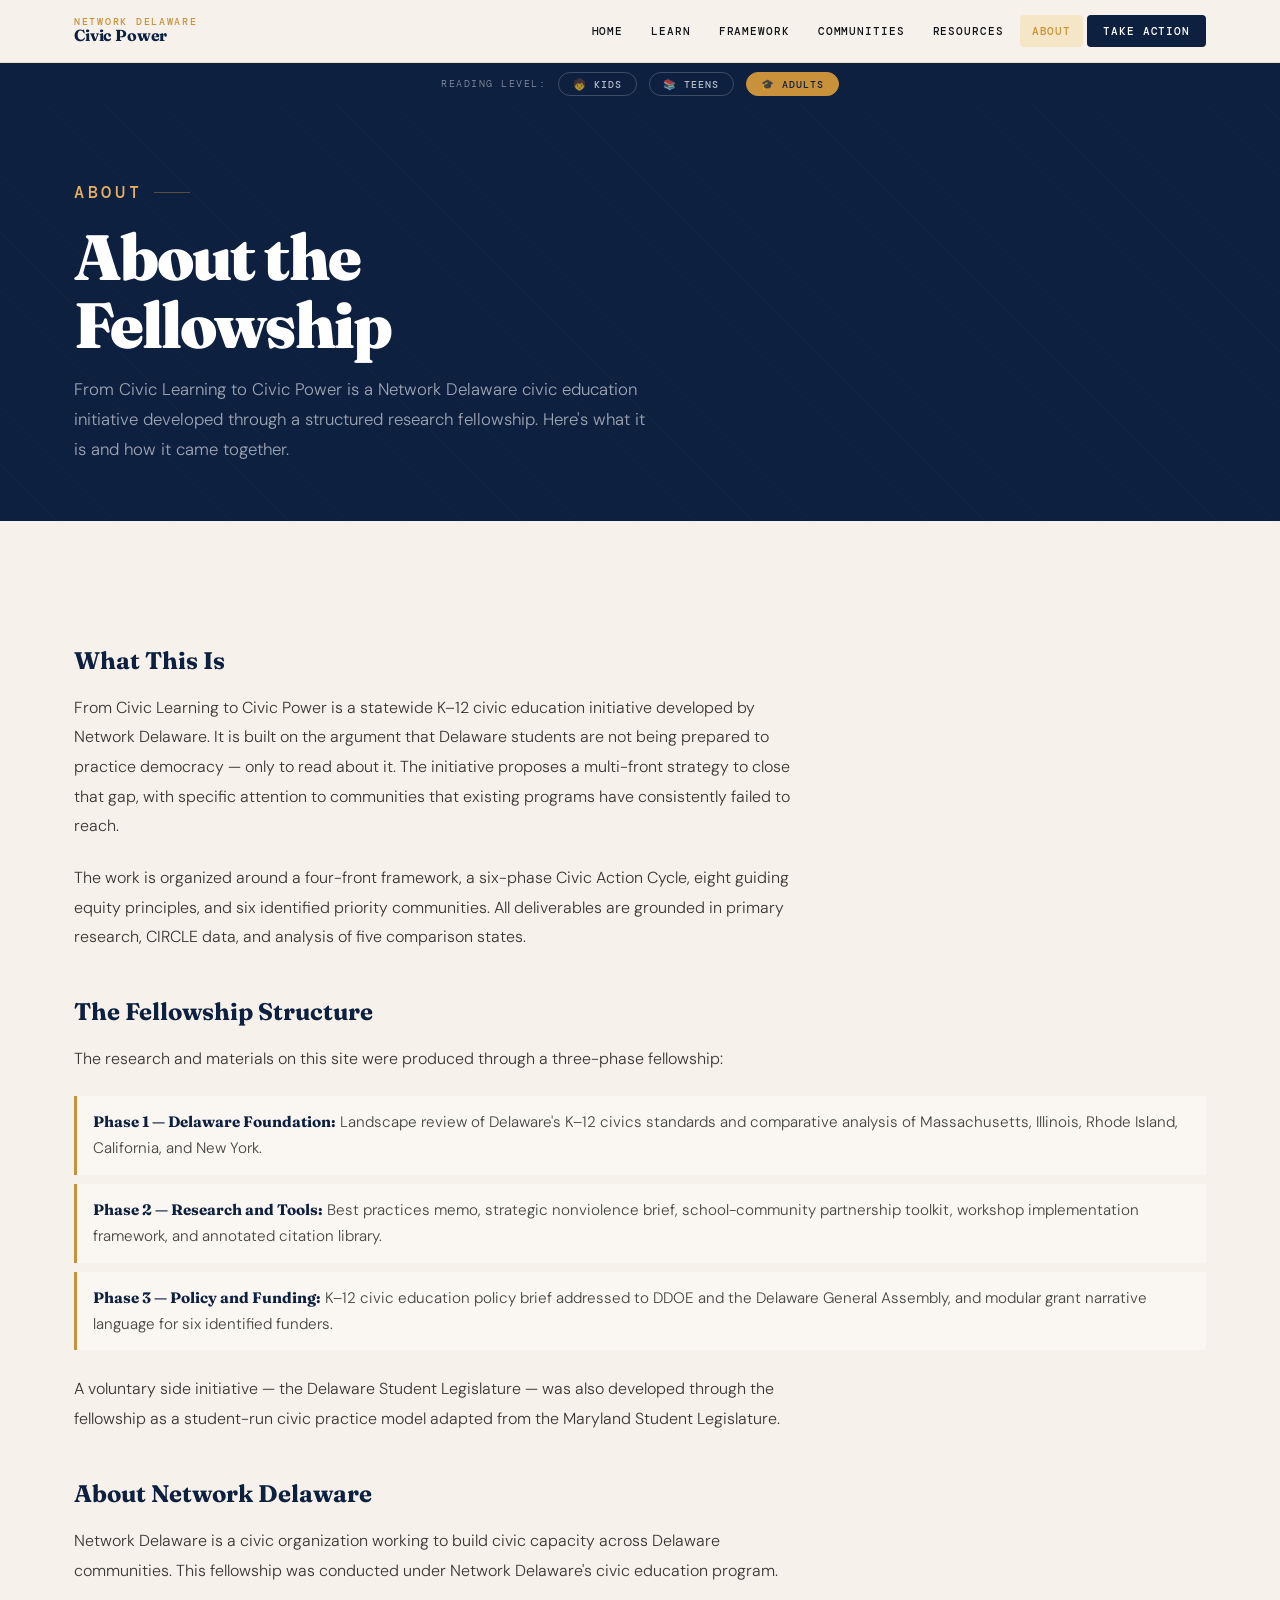
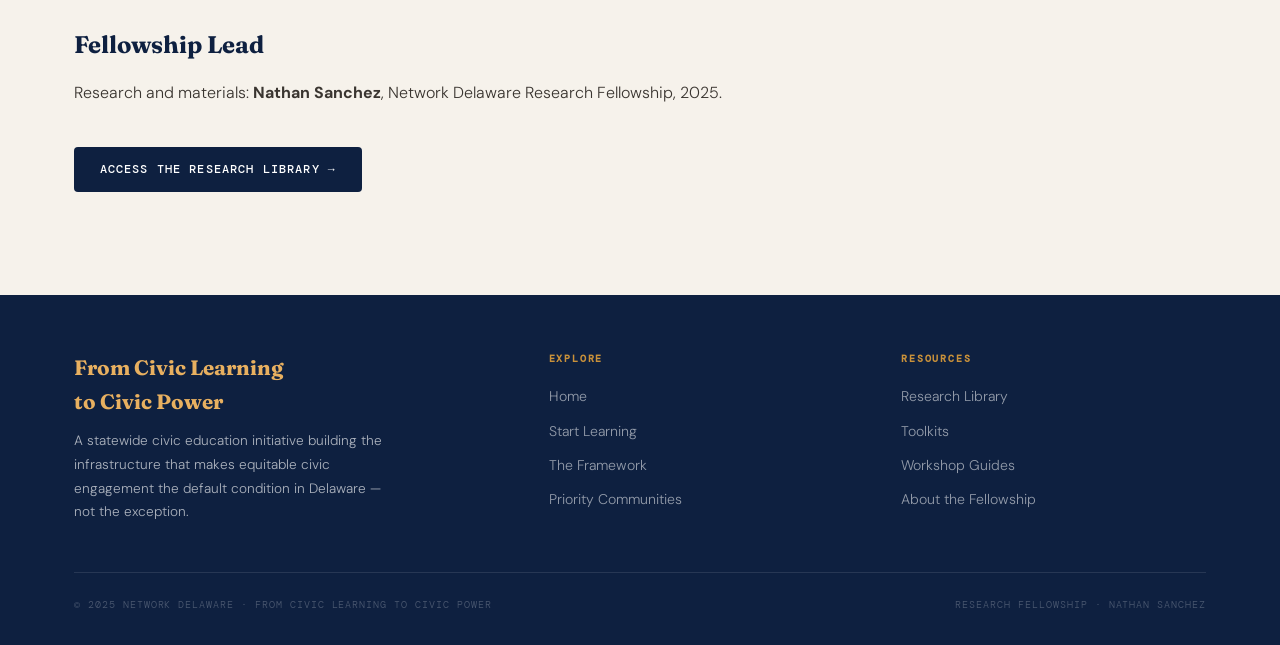
==== about.html @ 99f3aecc "Add About page for Civic Learning fellowship This file contains the HTML structure and content for t" ====
<!DOCTYPE html>
<html lang="en">
<head>
  <meta charset="UTF-8">
  <meta name="viewport" content="width=device-width, initial-scale=1.0">
  <meta name="description" content="About the From Civic Learning to Civic Power fellowship: what it is, who is behind it, and how it came together.">
  <title>About the Fellowship | From Civic Learning to Civic Power</title>
  <link rel="stylesheet" href="styles/main.css">
  <style>
    .page-hero { background: var(--blue); padding: 4.5rem 0 3.5rem; position: relative; overflow: hidden; }
    .page-hero::before { content: ''; position: absolute; inset: 0; background-image: repeating-linear-gradient(45deg, transparent, transparent 40px, rgba(201,145,58,0.04) 40px, rgba(201,145,58,0.04) 41px); }
    .page-hero-inner { position: relative; z-index: 2; }
    .page-hero h1 { font-family: var(--font-display); font-size: clamp(2.5rem, 5vw, 4rem); font-weight: 900; color: #fff; line-height: 1.05; letter-spacing: -0.03em; margin-bottom: 1rem; }
    .page-hero p { font-size: 1.05rem; color: rgba(255,255,255,0.6); max-width: 580px; line-height: 1.8; }
    .about-body p { font-size: 1rem; color: #3a3530; line-height: 1.85; margin-bottom: 1.4rem; max-width: 720px; }
    .about-body h2 { font-family: var(--font-display); font-size: 1.5rem; font-weight: 700; color: var(--blue); margin: 2.5rem 0 0.8rem; }
    .phase-list { list-style: none; padding: 0; margin: 1rem 0 1.5rem; }
    .phase-list li { padding: 0.8rem 1rem; border-left: 3px solid var(--gold); background: var(--cream); margin-bottom: 0.6rem; font-size: 0.95rem; color: #444; line-height: 1.7; }
    .phase-list li strong { font-family: var(--font-display); color: var(--blue); }
  </style>
</head>
<body>

<div id="nav-placeholder"></div>

<main id="main">

  <header class="page-hero">
    <div class="container page-hero-inner">
      <p class="section-label" style="color:var(--gold-lt)">About</p>
      <h1>About the<br>Fellowship</h1>
      <p>From Civic Learning to Civic Power is a Network Delaware civic education initiative developed through a structured research fellowship. Here's what it is and how it came together.</p>
    </div>
  </header>

  <section class="section-pad" aria-label="About">
    <div class="container about-body">

      <h2>What This Is</h2>
      <p>From Civic Learning to Civic Power is a statewide K&ndash;12 civic education initiative developed by Network Delaware. It is built on the argument that Delaware students are not being prepared to practice democracy &mdash; only to read about it. The initiative proposes a multi-front strategy to close that gap, with specific attention to communities that existing programs have consistently failed to reach.</p>
      <p>The work is organized around a four-front framework, a six-phase Civic Action Cycle, eight guiding equity principles, and six identified priority communities. All deliverables are grounded in primary research, CIRCLE data, and analysis of five comparison states.</p>

      <h2>The Fellowship Structure</h2>
      <p>The research and materials on this site were produced through a three-phase fellowship:</p>
      <ul class="phase-list">
        <li><strong>Phase 1 &mdash; Delaware Foundation:</strong> Landscape review of Delaware's K&ndash;12 civics standards and comparative analysis of Massachusetts, Illinois, Rhode Island, California, and New York.</li>
        <li><strong>Phase 2 &mdash; Research and Tools:</strong> Best practices memo, strategic nonviolence brief, school-community partnership toolkit, workshop implementation framework, and annotated citation library.</li>
        <li><strong>Phase 3 &mdash; Policy and Funding:</strong> K&ndash;12 civic education policy brief addressed to DDOE and the Delaware General Assembly, and modular grant narrative language for six identified funders.</li>
      </ul>
      <p>A voluntary side initiative &mdash; the Delaware Student Legislature &mdash; was also developed through the fellowship as a student-run civic practice model adapted from the Maryland Student Legislature.</p>

      <h2>About Network Delaware</h2>
      <p>Network Delaware is a civic organization working to build civic capacity across Delaware communities. This fellowship was conducted under Network Delaware's civic education program.</p>

      <h2>Fellowship Lead</h2>
      <p>Research and materials: <strong>Nathan Sanchez</strong>, Network Delaware Research Fellowship, 2025.</p>

      <p style="margin-top:2.5rem"><a href="resources.html" class="btn btn-primary">Access the Research Library &rarr;</a></p>

    </div>
  </section>

</main>

<div id="footer-placeholder"></div>
<script src="scripts/main.js"></script>

</body>
</html>
---- styles/main.css ----
/* ============================================================
   FROM CIVIC LEARNING TO CIVIC POWER — Network Delaware
   Universal Stylesheet
   ============================================================ */

@import url('https://fonts.googleapis.com/css2?family=Fraunces:ital,opsz,wght@0,9..144,300;0,9..144,700;0,9..144,900;1,9..144,700&family=DM+Sans:ital,wght@0,300;0,400;0,500;1,300&family=DM+Mono:wght@400;500&display=swap');

/* ── TOKENS ─────────────────────────────────────────────── */
:root {
  --ink:        #111318;
  --paper:      #f6f2eb;
  --cream:      #faf7f2;
  --gold:       #c9913a;
  --gold-lt:    #e8b060;
  --gold-pale:  #f5e6c8;
  --blue:       #0e2040;
  --blue-mid:   #1c3d72;
  --blue-lt:    #2a5ba8;
  --teal:       #1a6b6b;
  --teal-lt:    #e0f2f2;
  --red:        #b83228;
  --border:     rgba(201,145,58,0.22);
  --border-dk:  rgba(201,145,58,0.45);
  --shadow:     0 4px 24px rgba(14,32,64,0.10);
  --shadow-lg:  0 12px 40px rgba(14,32,64,0.16);
  --radius:     4px;
  --font-display: 'Fraunces', Georgia, serif;
  --font-body:    'DM Sans', system-ui, sans-serif;
  --font-mono:    'DM Mono', 'Courier New', monospace;
  --ease-out: cubic-bezier(0.22, 1, 0.36, 1);
}

/* ── RESET ──────────────────────────────────────────────── */
*, *::before, *::after { box-sizing: border-box; margin: 0; padding: 0; }
html { scroll-behavior: smooth; font-size: 16px; }
body {
  font-family: var(--font-body);
  background: var(--paper);
  color: var(--ink);
  line-height: 1.65;
  font-weight: 300;
  -webkit-font-smoothing: antialiased;
}
img, video { max-width: 100%; display: block; }
a { color: inherit; }
button { font-family: inherit; cursor: pointer; border: none; background: none; }

/* ── SKIP LINK (accessibility) ──────────────────────────── */
.skip-link {
  position: absolute;
  top: -100%;
  left: 1rem;
  background: var(--blue);
  color: #fff;
  padding: 0.5rem 1rem;
  font-size: 0.85rem;
  z-index: 9999;
  transition: top 0.2s;
}
.skip-link:focus { top: 1rem; }

/* ── UNIVERSAL NAV ──────────────────────────────────────── */
#site-nav {
  position: sticky;
  top: 0;
  z-index: 800;
  background: rgba(246,242,235,0.96);
  backdrop-filter: blur(14px);
  border-bottom: 1px solid var(--border);
}

.nav-inner {
  max-width: 1180px;
  margin: 0 auto;
  padding: 0 1.5rem;
  display: flex;
  align-items: center;
  justify-content: space-between;
  height: 62px;
}

.nav-brand {
  display: flex;
  flex-direction: column;
  text-decoration: none;
  line-height: 1.1;
}

.nav-brand-top {
  font-family: var(--font-mono);
  font-size: 0.6rem;
  font-weight: 500;
  letter-spacing: 0.18em;
  text-transform: uppercase;
  color: var(--gold);
}

.nav-brand-main {
  font-family: var(--font-display);
  font-size: 1rem;
  font-weight: 700;
  color: var(--blue);
  letter-spacing: -0.01em;
}

.nav-links {
  display: flex;
  align-items: center;
  gap: 0.25rem;
  list-style: none;
}

.nav-links a {
  display: block;
  padding: 0.4rem 0.75rem;
  font-family: var(--font-mono);
  font-size: 0.7rem;
  font-weight: 500;
  letter-spacing: 0.08em;
  text-transform: uppercase;
  color: var(--ink);
  text-decoration: none;
  border-radius: var(--radius);
  transition: background 0.18s, color 0.18s;
}

.nav-links a:hover,
.nav-links a[aria-current="page"] {
  background: var(--gold-pale);
  color: var(--blue);
}

.nav-links a[aria-current="page"] {
  font-weight: 500;
  color: var(--gold);
}

.nav-cta {
  padding: 0.4rem 1rem !important;
  background: var(--blue) !important;
  color: #fff !important;
  border-radius: var(--radius) !important;
}

.nav-cta:hover {
  background: var(--blue-mid) !important;
  color: #fff !important;
}

/* hamburger */
.nav-toggle {
  display: none;
  flex-direction: column;
  gap: 5px;
  padding: 6px;
  cursor: pointer;
  background: none;
  border: none;
  border-radius: var(--radius);
}
.nav-toggle span {
  width: 22px; height: 2px;
  background: var(--ink);
  border-radius: 2px;
  transition: all 0.3s;
  display: block;
}
.nav-toggle[aria-expanded="true"] span:nth-child(1) { transform: rotate(45deg) translate(5px, 5px); }
.nav-toggle[aria-expanded="true"] span:nth-child(2) { opacity: 0; }
.nav-toggle[aria-expanded="true"] span:nth-child(3) { transform: rotate(-45deg) translate(5px, -5px); }

/* ── AGE SELECTOR ───────────────────────────────────────── */
.age-bar {
  background: var(--blue);
  padding: 0.55rem 1.5rem;
  display: flex;
  align-items: center;
  justify-content: center;
  gap: 0.75rem;
  flex-wrap: wrap;
}

.age-bar-label {
  font-family: var(--font-mono);
  font-size: 0.62rem;
  letter-spacing: 0.15em;
  text-transform: uppercase;
  color: rgba(255,255,255,0.5);
}

.age-btn {
  padding: 0.3rem 0.85rem;
  font-family: var(--font-mono);
  font-size: 0.65rem;
  font-weight: 500;
  letter-spacing: 0.1em;
  text-transform: uppercase;
  border: 1px solid rgba(255,255,255,0.2);
  color: rgba(255,255,255,0.7);
  border-radius: 100px;
  cursor: pointer;
  transition: all 0.2s;
  background: transparent;
}

.age-btn:hover {
  border-color: var(--gold);
  color: var(--gold);
}

.age-btn.active {
  background: var(--gold);
  border-color: var(--gold);
  color: var(--blue);
}

/* Age mode classes toggled on <body> */
body.mode-kids .adult-only { display: none !important; }
body.mode-kids .kids-boost { font-size: 1.1em; line-height: 1.9; }
body.mode-adult .kids-only { display: none !important; }

/* ── LAYOUT UTILITIES ───────────────────────────────────── */
.container {
  max-width: 1180px;
  margin: 0 auto;
  padding: 0 1.5rem;
}

.section-pad { padding: 5rem 0; }
.section-pad-sm { padding: 3.5rem 0; }

.section-label {
  font-family: var(--font-mono);
  font-size: 0.65rem;
  font-weight: 500;
  letter-spacing: 0.22em;
  text-transform: uppercase;
  color: var(--gold);
  display: flex;
  align-items: center;
  gap: 0.75rem;
  margin-bottom: 1rem;
}

.section-label::after {
  content: '';
  width: 36px;
  height: 1px;
  background: var(--gold);
  opacity: 0.4;
}

.section-title {
  font-family: var(--font-display);
  font-size: clamp(2rem, 4vw, 3.2rem);
  font-weight: 700;
  line-height: 1.1;
  color: var(--blue);
  margin-bottom: 1.2rem;
  letter-spacing: -0.02em;
}

.section-title em {
  font-style: italic;
  color: var(--gold);
}

.section-body {
  font-size: 1.05rem;
  color: #4a4540;
  max-width: 640px;
  line-height: 1.8;
}

.divider {
  height: 1px;
  background: var(--border);
  margin: 0;
}

/* ── CARDS ───────────────────────────────────────────────── */
.card {
  background: var(--cream);
  border: 1px solid var(--border);
  border-radius: var(--radius);
  padding: 2rem;
  transition: transform 0.25s var(--ease-out), box-shadow 0.25s;
}

.card:hover {
  transform: translateY(-3px);
  box-shadow: var(--shadow);
}

.card-icon {
  font-size: 1.8rem;
  margin-bottom: 1rem;
  display: block;
  line-height: 1;
}

.card h3 {
  font-family: var(--font-display);
  font-size: 1.2rem;
  font-weight: 700;
  color: var(--blue);
  margin-bottom: 0.6rem;
  line-height: 1.3;
}

.card p {
  font-size: 0.92rem;
  color: #555;
  line-height: 1.7;
}

/* ── BADGES ─────────────────────────────────────────────── */
.badge {
  display: inline-block;
  padding: 0.2rem 0.6rem;
  font-family: var(--font-mono);
  font-size: 0.6rem;
  font-weight: 500;
  letter-spacing: 0.12em;
  text-transform: uppercase;
  border-radius: 100px;
  background: var(--gold-pale);
  color: var(--gold);
  border: 1px solid var(--border);
}

.badge-blue {
  background: rgba(14,32,64,0.07);
  color: var(--blue-mid);
  border-color: rgba(14,32,64,0.15);
}

.badge-teal {
  background: var(--teal-lt);
  color: var(--teal);
  border-color: rgba(26,107,107,0.2);
}

/* ── BUTTONS ─────────────────────────────────────────────── */
.btn {
  display: inline-flex;
  align-items: center;
  gap: 0.5rem;
  padding: 0.75rem 1.6rem;
  font-family: var(--font-mono);
  font-size: 0.72rem;
  font-weight: 500;
  letter-spacing: 0.1em;
  text-transform: uppercase;
  text-decoration: none;
  border-radius: var(--radius);
  transition: all 0.2s;
  cursor: pointer;
  border: none;
}

.btn-primary {
  background: var(--blue);
  color: #fff;
}
.btn-primary:hover { background: var(--blue-mid); }

.btn-gold {
  background: var(--gold);
  color: var(--blue);
}
.btn-gold:hover { background: var(--gold-lt); }

.btn-outline {
  background: transparent;
  color: var(--blue);
  border: 1px solid var(--border-dk);
}
.btn-outline:hover {
  background: var(--gold-pale);
  border-color: var(--gold);
}

.btn-ghost {
  background: transparent;
  color: rgba(255,255,255,0.8);
  border: 1px solid rgba(255,255,255,0.25);
}
.btn-ghost:hover { border-color: var(--gold); color: var(--gold); }

/* ── KIDS CALLOUT BOX ────────────────────────────────────── */
.callout-kids {
  background: var(--teal-lt);
  border: 2px solid rgba(26,107,107,0.25);
  border-radius: 8px;
  padding: 1.5rem 2rem;
  display: flex;
  gap: 1rem;
  align-items: flex-start;
}

.callout-kids .callout-icon { font-size: 1.8rem; flex-shrink: 0; }

.callout-kids h4 {
  font-family: var(--font-display);
  font-size: 1rem;
  font-weight: 700;
  color: var(--teal);
  margin-bottom: 0.4rem;
}

.callout-kids p {
  font-size: 0.9rem;
  color: #2a5050;
  line-height: 1.7;
}

/* ── RESOURCE CARD ───────────────────────────────────────── */
.resource-card {
  background: var(--cream);
  border: 1px solid var(--border);
  border-radius: var(--radius);
  padding: 1.5rem;
  display: flex;
  flex-direction: column;
  gap: 0.75rem;
  transition: box-shadow 0.2s, transform 0.2s;
}

.resource-card:hover {
  transform: translateY(-2px);
  box-shadow: var(--shadow);
}

.resource-card-header {
  display: flex;
  align-items: flex-start;
  justify-content: space-between;
  gap: 1rem;
}

.resource-card h4 {
  font-family: var(--font-display);
  font-size: 1rem;
  font-weight: 700;
  color: var(--blue);
  line-height: 1.3;
}

.resource-card p {
  font-size: 0.85rem;
  color: #666;
  line-height: 1.65;
}

.resource-card-meta {
  display: flex;
  align-items: center;
  justify-content: space-between;
  padding-top: 0.75rem;
  border-top: 1px solid var(--border);
  margin-top: auto;
}

.resource-icon {
  font-size: 1.4rem;
  line-height: 1;
  flex-shrink: 0;
  margin-top: 2px;
}

/* ── SCROLL REVEAL ───────────────────────────────────────── */
.reveal {
  opacity: 0;
  transform: translateY(20px);
  transition: opacity 0.6s var(--ease-out), transform 0.6s var(--ease-out);
}

.reveal.visible { opacity: 1; transform: none; }

.reveal-delay-1 { transition-delay: 0.1s; }
.reveal-delay-2 { transition-delay: 0.2s; }
.reveal-delay-3 { transition-delay: 0.3s; }
.reveal-delay-4 { transition-delay: 0.4s; }

/* ── FOOTER ──────────────────────────────────────────────── */
#site-footer {
  background: var(--blue);
  color: rgba(255,255,255,0.65);
  padding: 3.5rem 0 2rem;
}

.footer-grid {
  display: grid;
  grid-template-columns: 1.4fr 1fr 1fr;
  gap: 3rem;
  margin-bottom: 3rem;
}

.footer-brand h3 {
  font-family: var(--font-display);
  font-size: 1.3rem;
  font-weight: 700;
  color: var(--gold-lt);
  margin-bottom: 0.6rem;
}

.footer-brand p {
  font-size: 0.85rem;
  line-height: 1.75;
  max-width: 320px;
}

.footer-col h4 {
  font-family: var(--font-mono);
  font-size: 0.62rem;
  letter-spacing: 0.18em;
  text-transform: uppercase;
  color: var(--gold);
  margin-bottom: 1rem;
}

.footer-col ul {
  list-style: none;
  display: flex;
  flex-direction: column;
  gap: 0.5rem;
}

.footer-col a {
  font-size: 0.88rem;
  color: rgba(255,255,255,0.55);
  text-decoration: none;
  transition: color 0.2s;
}

.footer-col a:hover { color: var(--gold-lt); }

.footer-bottom {
  border-top: 1px solid rgba(255,255,255,0.1);
  padding-top: 1.5rem;
  display: flex;
  justify-content: space-between;
  align-items: center;
  font-family: var(--font-mono);
  font-size: 0.6rem;
  letter-spacing: 0.1em;
  text-transform: uppercase;
  color: rgba(255,255,255,0.25);
  flex-wrap: wrap;
  gap: 0.5rem;
}

/* ── RESPONSIVE ──────────────────────────────────────────── */
@media (max-width: 860px) {
  .nav-links { display: none; flex-direction: column; }
  .nav-links.open {
    display: flex;
    position: absolute;
    top: 62px; left: 0; right: 0;
    background: var(--paper);
    border-bottom: 1px solid var(--border);
    padding: 1rem 1.5rem;
    gap: 0.5rem;
    box-shadow: var(--shadow);
  }
  .nav-toggle { display: flex; }
  .footer-grid { grid-template-columns: 1fr; gap: 2rem; }
}

@media (max-width: 600px) {
  .section-pad { padding: 3.5rem 0; }
  .container { padding: 0 1.2rem; }
}
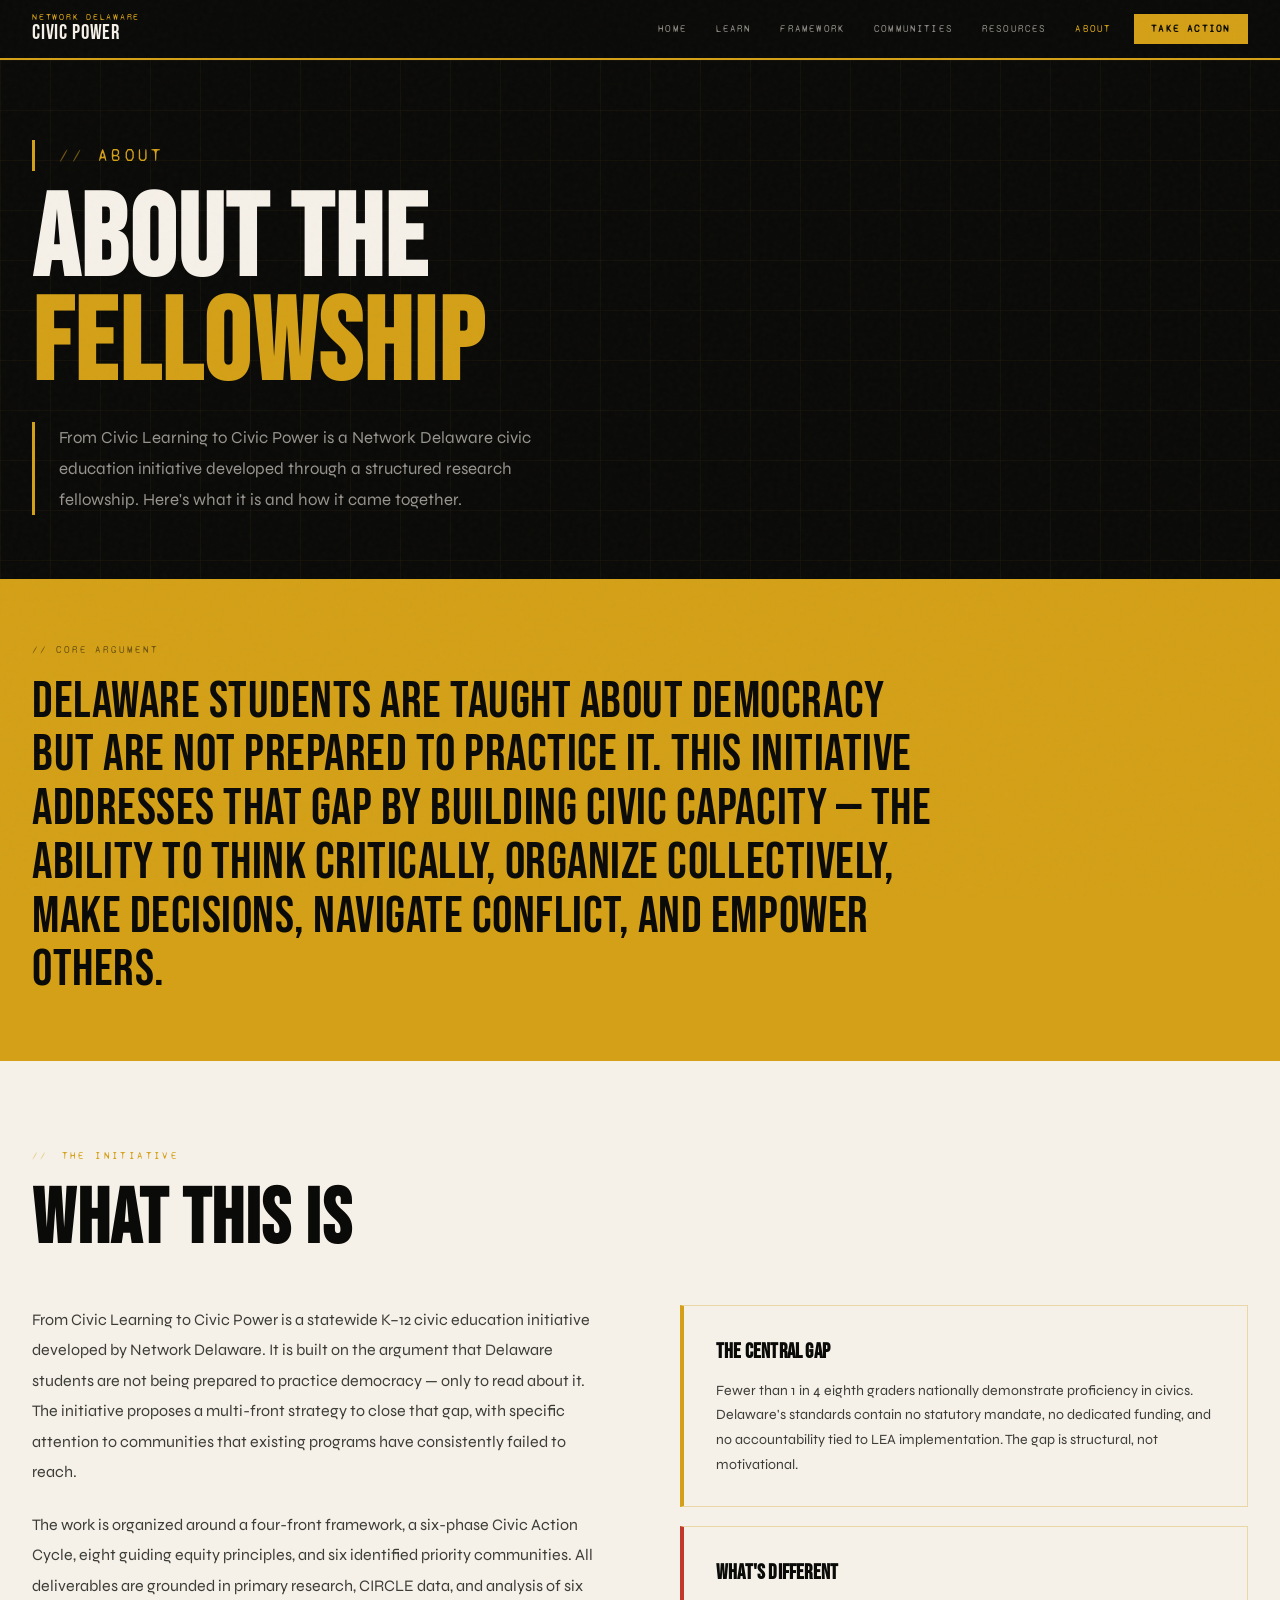
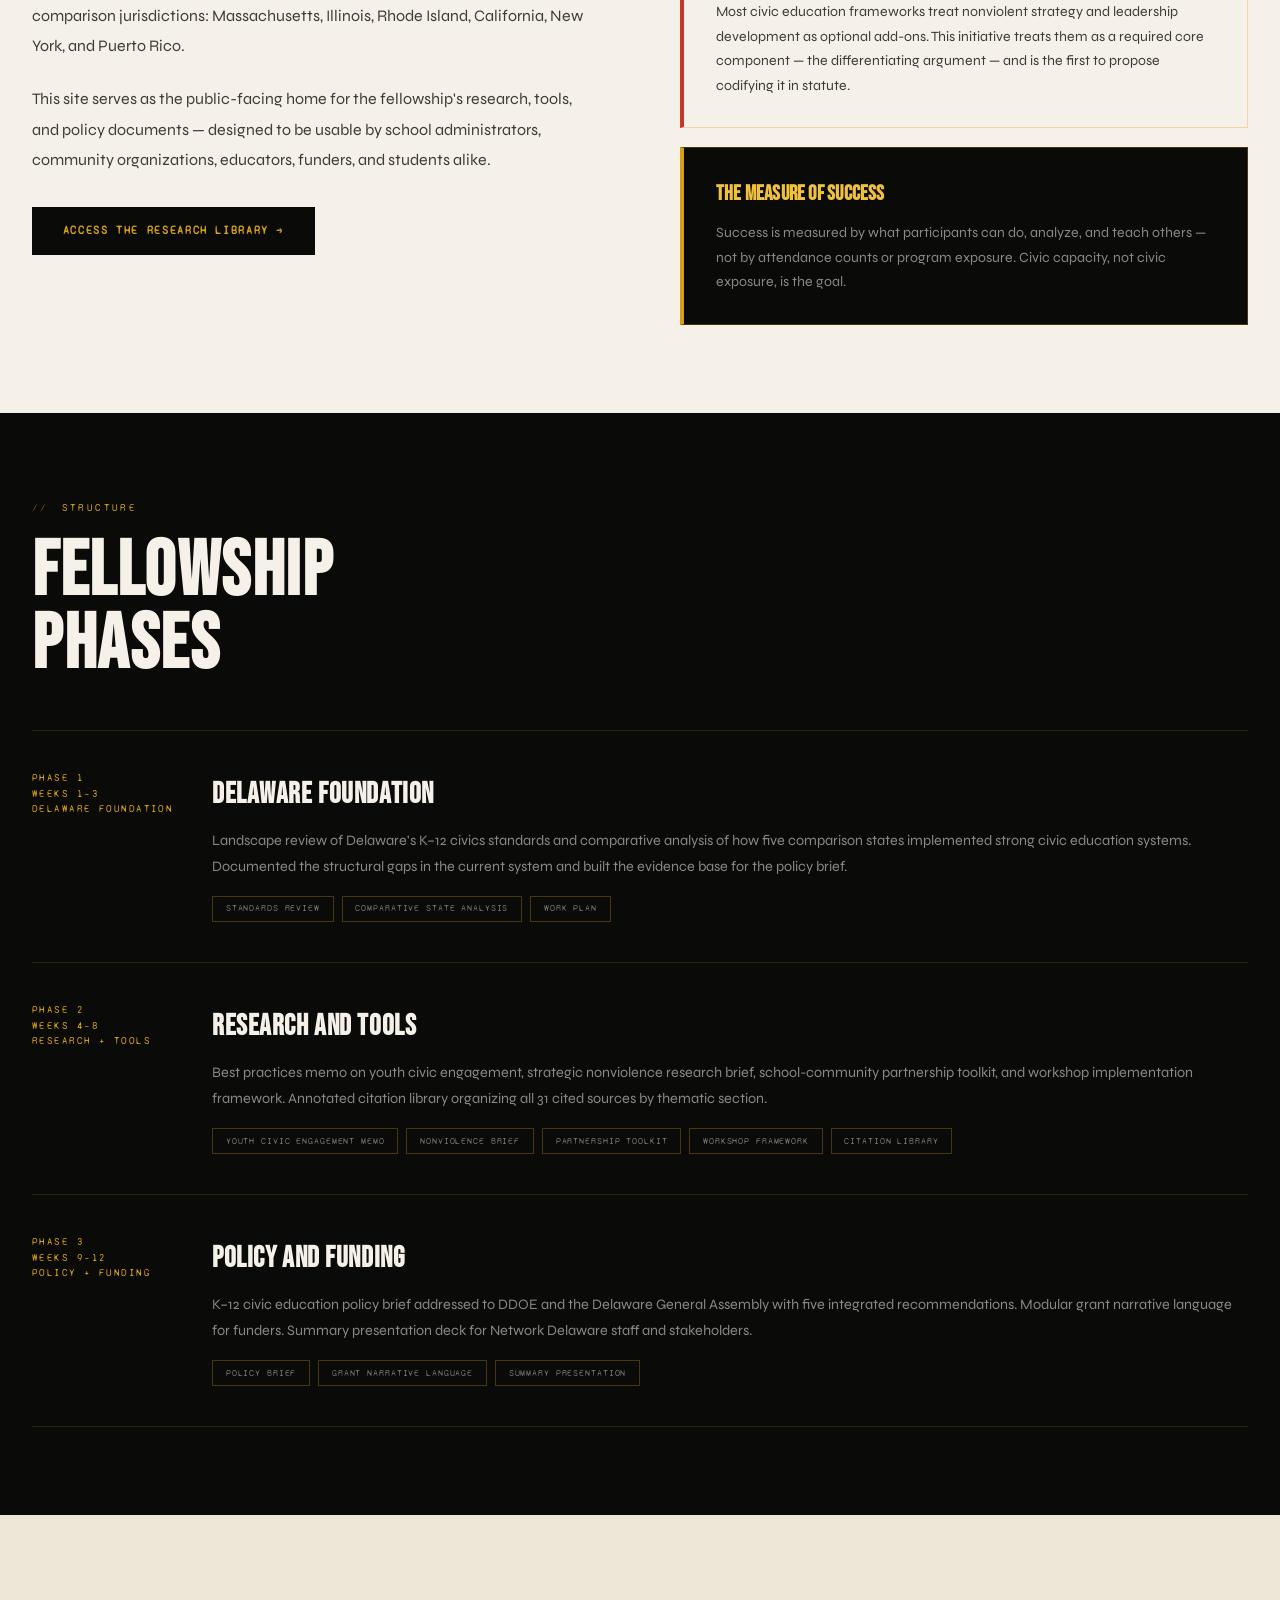
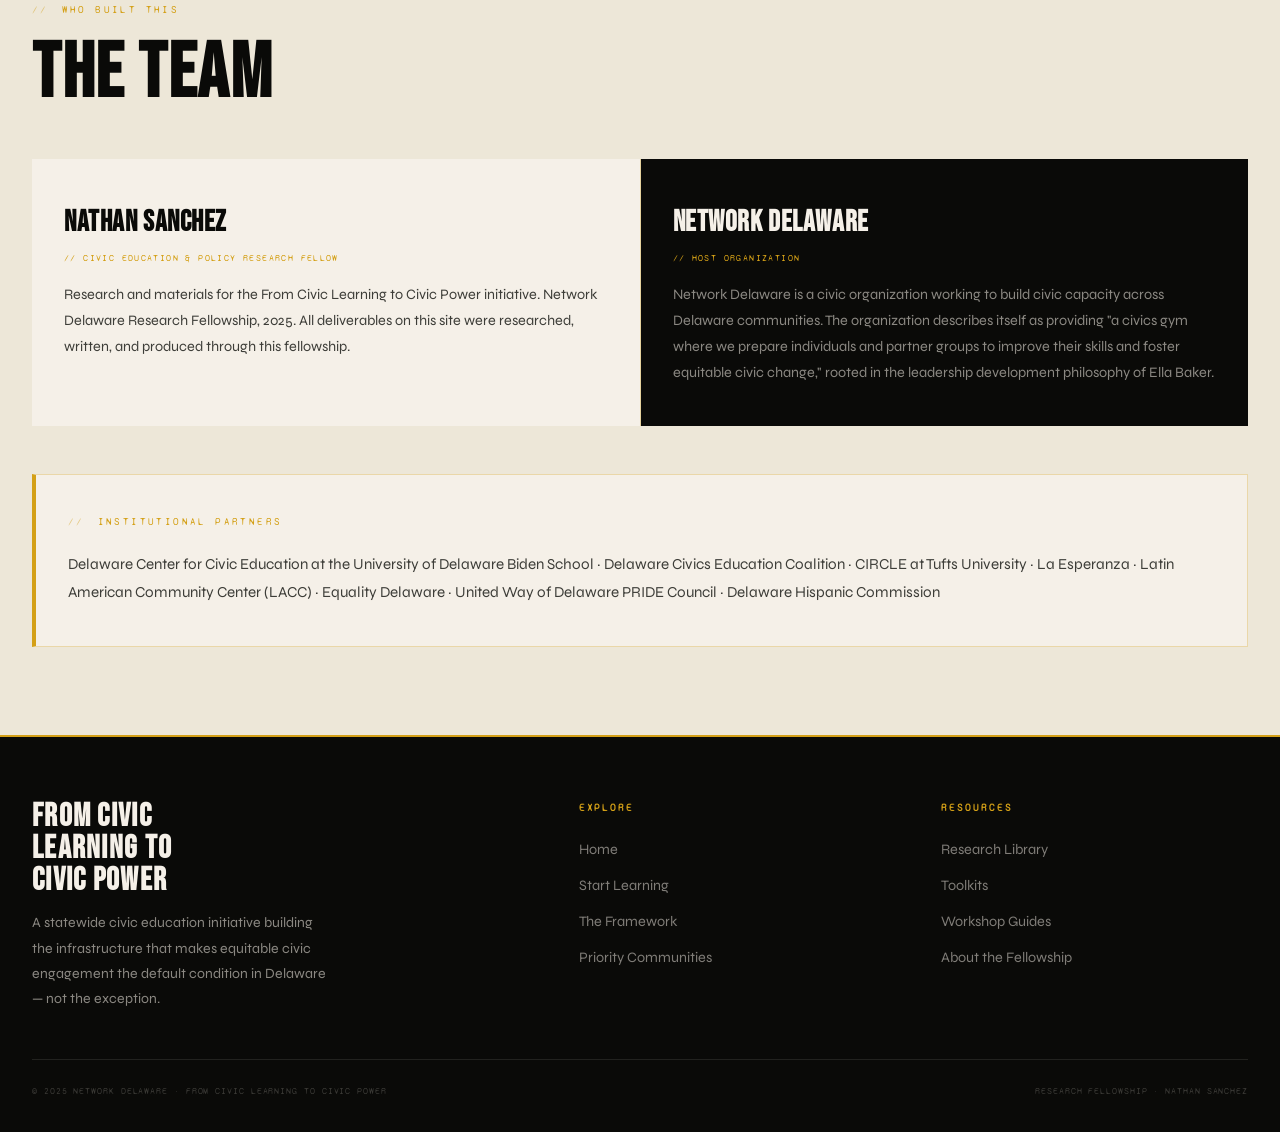
==== commit 64c2fe63: "Update" ====
--- a/about.html
+++ b/about.html
@@ -3,67 +3,249 @@
 <head>
   <meta charset="UTF-8">
   <meta name="viewport" content="width=device-width, initial-scale=1.0">
-  <meta name="description" content="About the From Civic Learning to Civic Power fellowship: what it is, who is behind it, and how it came together.">
-  <title>About the Fellowship | From Civic Learning to Civic Power</title>
+  <meta name="description" content="About the From Civic Learning to Civic Power fellowship — what it is, who built it, and how the research was conducted.">
+  <title>About | From Civic Learning to Civic Power</title>
   <link rel="stylesheet" href="styles/main.css">
   <style>
-    .page-hero { background: var(--blue); padding: 4.5rem 0 3.5rem; position: relative; overflow: hidden; }
-    .page-hero::before { content: ''; position: absolute; inset: 0; background-image: repeating-linear-gradient(45deg, transparent, transparent 40px, rgba(201,145,58,0.04) 40px, rgba(201,145,58,0.04) 41px); }
-    .page-hero-inner { position: relative; z-index: 2; }
-    .page-hero h1 { font-family: var(--font-display); font-size: clamp(2.5rem, 5vw, 4rem); font-weight: 900; color: #fff; line-height: 1.05; letter-spacing: -0.03em; margin-bottom: 1rem; }
-    .page-hero p { font-size: 1.05rem; color: rgba(255,255,255,0.6); max-width: 580px; line-height: 1.8; }
-    .about-body p { font-size: 1rem; color: #3a3530; line-height: 1.85; margin-bottom: 1.4rem; max-width: 720px; }
-    .about-body h2 { font-family: var(--font-display); font-size: 1.5rem; font-weight: 700; color: var(--blue); margin: 2.5rem 0 0.8rem; }
-    .phase-list { list-style: none; padding: 0; margin: 1rem 0 1.5rem; }
-    .phase-list li { padding: 0.8rem 1rem; border-left: 3px solid var(--gold); background: var(--cream); margin-bottom: 0.6rem; font-size: 0.95rem; color: #444; line-height: 1.7; }
-    .phase-list li strong { font-family: var(--font-display); color: var(--blue); }
+    .page-hero {
+      background: var(--black); padding: 5rem 0 4rem;
+      position: relative; overflow: hidden;
+    }
+    .hero-grid {
+      position: absolute; inset: 0; pointer-events: none;
+      background-image:
+        linear-gradient(rgba(212,160,23,0.05) 1px, transparent 1px),
+        linear-gradient(90deg, rgba(212,160,23,0.05) 1px, transparent 1px);
+      background-size: 50px 50px;
+    }
+    .hero-inner { position: relative; z-index: 2; }
+    .page-hero h1 {
+      font-family: var(--font-display);
+      font-size: clamp(4rem, 9vw, 7.5rem);
+      color: var(--white); line-height: 0.9;
+      letter-spacing: 0.02em; margin-bottom: 1.5rem;
+    }
+    .page-hero h1 em { color: var(--gold); font-style: normal; }
+    .page-hero p {
+      font-size: 1.05rem; color: rgba(245,240,232,0.6);
+      max-width: 560px; line-height: 1.85;
+      border-left: 3px solid var(--gold); padding-left: 1.5rem;
+    }
+
+    /* MISSION STATEMENT */
+    .mission-statement { background: var(--gold); padding: 4rem 0; }
+    .mission-statement-inner { max-width: 900px; }
+    .ms-label {
+      font-family: var(--font-mono); font-size: 0.6rem;
+      letter-spacing: 0.2em; text-transform: uppercase;
+      color: rgba(10,10,8,0.5); margin-bottom: 1rem; display: block;
+    }
+    .ms-text {
+      font-family: var(--font-display); font-size: clamp(2rem, 4vw, 3.5rem);
+      color: var(--black); line-height: 1.05; letter-spacing: 0.01em;
+    }
+
+    /* WHAT THIS IS */
+    .what-wrap { background: var(--paper); padding: 5.5rem 0; }
+    .what-inner { display: grid; grid-template-columns: 1fr 1fr; gap: 5rem; }
+    .what-text p { font-size: 1rem; color: var(--gray); line-height: 1.9; margin-bottom: 1.4rem; }
+    .what-text p:last-child { margin-bottom: 0; }
+    .what-sidebar { display: flex; flex-direction: column; gap: 1.2rem; }
+    .sidebar-block {
+      padding: 1.8rem 2rem; border: 1px solid var(--border); background: var(--white);
+      border-left: 4px solid var(--gold);
+    }
+    .sidebar-block h4 {
+      font-family: var(--font-display); font-size: 1.3rem;
+      color: var(--black); margin-bottom: 0.6rem; letter-spacing: 0.01em;
+    }
+    .sidebar-block p { font-size: 0.88rem; color: var(--gray); line-height: 1.75; }
+    .sidebar-block.red { border-left-color: var(--red); }
+    .sidebar-block.black { background: var(--black); border-left-color: var(--gold); }
+    .sidebar-block.black h4 { color: var(--gold-lt); }
+    .sidebar-block.black p { color: rgba(245,240,232,0.55); }
+
+    /* PHASES */
+    .phases-wrap { background: var(--black); padding: 5.5rem 0; }
+    .phases-timeline { margin-top: 3rem; }
+    .phase-item {
+      display: grid; grid-template-columns: 180px 1fr;
+      gap: 0; border-bottom: 1px solid rgba(212,160,23,0.15);
+      padding: 2.5rem 0;
+    }
+    .phase-item:first-child { border-top: 1px solid rgba(212,160,23,0.15); }
+    .phase-tag {
+      font-family: var(--font-mono); font-size: 0.6rem;
+      letter-spacing: 0.15em; text-transform: uppercase;
+      color: var(--gold); padding-right: 2rem;
+    }
+    .phase-content h3 {
+      font-family: var(--font-display); font-size: 1.8rem;
+      color: var(--white); margin-bottom: 0.6rem; letter-spacing: 0.02em;
+    }
+    .phase-content p { font-size: 0.9rem; color: rgba(245,240,232,0.55); line-height: 1.8; margin-bottom: 1rem; }
+    .phase-deliverables {
+      display: flex; flex-wrap: wrap; gap: 0.5rem;
+    }
+    .phase-d-tag {
+      font-family: var(--font-mono); font-size: 0.55rem;
+      letter-spacing: 0.1em; text-transform: uppercase;
+      padding: 0.3rem 0.8rem; border: 1px solid var(--border);
+      color: rgba(245,240,232,0.45);
+    }
+
+    /* PEOPLE */
+    .people-wrap { background: var(--paper-dk); padding: 5.5rem 0; }
+    .people-grid { display: grid; grid-template-columns: 1fr 1fr; gap: 1px; background: var(--border); margin-top: 3rem; }
+    .person-card { background: var(--white); padding: 2.5rem 2rem; }
+    .person-card h3 { font-family: var(--font-display); font-size: 1.8rem; color: var(--black); margin-bottom: 0.3rem; letter-spacing: 0.02em; }
+    .person-title {
+      font-family: var(--font-mono); font-size: 0.58rem;
+      letter-spacing: 0.15em; text-transform: uppercase;
+      color: var(--gold); margin-bottom: 1rem; display: block;
+    }
+    .person-card p { font-size: 0.9rem; color: var(--gray); line-height: 1.8; }
+    .person-card.dark { background: var(--black); }
+    .person-card.dark h3 { color: var(--white); }
+    .person-card.dark .person-title { color: var(--gold); }
+    .person-card.dark p { color: rgba(245,240,232,0.55); }
+
+    @media (max-width: 860px) {
+      .what-inner { grid-template-columns: 1fr; }
+      .phase-item { grid-template-columns: 1fr; gap: 0.5rem; }
+      .people-grid { grid-template-columns: 1fr; }
+    }
   </style>
 </head>
 <body>
-
-<div id="nav-placeholder"></div>
-
-<main id="main">
-
-  <header class="page-hero">
-    <div class="container page-hero-inner">
-      <p class="section-label" style="color:var(--gold-lt)">About</p>
-      <h1>About the<br>Fellowship</h1>
-      <p>From Civic Learning to Civic Power is a Network Delaware civic education initiative developed through a structured research fellowship. Here's what it is and how it came together.</p>
+  <div id="nav-placeholder"></div>
+  <main id="main">
+
+    <section class="page-hero" aria-labelledby="about-heading">
+      <div class="hero-grid" aria-hidden="true"></div>
+      <div class="container hero-inner">
+        <p class="section-label" style="color:var(--gold)">About</p>
+        <h1 id="about-heading">ABOUT THE<br><em>FELLOWSHIP</em></h1>
+        <p>From Civic Learning to Civic Power is a Network Delaware civic education initiative developed through a structured research fellowship. Here's what it is and how it came together.</p>
+      </div>
+    </section>
+
+    <!-- MISSION STATEMENT -->
+    <div class="mission-statement">
+      <div class="container">
+        <div class="mission-statement-inner">
+          <span class="ms-label">// Core Argument</span>
+          <p class="ms-text">Delaware students are taught about democracy but are not prepared to practice it. This initiative addresses that gap by building civic capacity — the ability to think critically, organize collectively, make decisions, navigate conflict, and empower others.</p>
+        </div>
+      </div>
     </div>
-  </header>
-
-  <section class="section-pad" aria-label="About">
-    <div class="container about-body">
-
-      <h2>What This Is</h2>
-      <p>From Civic Learning to Civic Power is a statewide K&ndash;12 civic education initiative developed by Network Delaware. It is built on the argument that Delaware students are not being prepared to practice democracy &mdash; only to read about it. The initiative proposes a multi-front strategy to close that gap, with specific attention to communities that existing programs have consistently failed to reach.</p>
-      <p>The work is organized around a four-front framework, a six-phase Civic Action Cycle, eight guiding equity principles, and six identified priority communities. All deliverables are grounded in primary research, CIRCLE data, and analysis of five comparison states.</p>
-
-      <h2>The Fellowship Structure</h2>
-      <p>The research and materials on this site were produced through a three-phase fellowship:</p>
-      <ul class="phase-list">
-        <li><strong>Phase 1 &mdash; Delaware Foundation:</strong> Landscape review of Delaware's K&ndash;12 civics standards and comparative analysis of Massachusetts, Illinois, Rhode Island, California, and New York.</li>
-        <li><strong>Phase 2 &mdash; Research and Tools:</strong> Best practices memo, strategic nonviolence brief, school-community partnership toolkit, workshop implementation framework, and annotated citation library.</li>
-        <li><strong>Phase 3 &mdash; Policy and Funding:</strong> K&ndash;12 civic education policy brief addressed to DDOE and the Delaware General Assembly, and modular grant narrative language for six identified funders.</li>
-      </ul>
-      <p>A voluntary side initiative &mdash; the Delaware Student Legislature &mdash; was also developed through the fellowship as a student-run civic practice model adapted from the Maryland Student Legislature.</p>
-
-      <h2>About Network Delaware</h2>
-      <p>Network Delaware is a civic organization working to build civic capacity across Delaware communities. This fellowship was conducted under Network Delaware's civic education program.</p>
-
-      <h2>Fellowship Lead</h2>
-      <p>Research and materials: <strong>Nathan Sanchez</strong>, Network Delaware Research Fellowship, 2025.</p>
-
-      <p style="margin-top:2.5rem"><a href="resources.html" class="btn btn-primary">Access the Research Library &rarr;</a></p>
-
-    </div>
-  </section>
-
-</main>
-
-<div id="footer-placeholder"></div>
-<script src="scripts/main.js"></script>
-
+
+    <!-- WHAT THIS IS -->
+    <section class="what-wrap" aria-labelledby="what-heading">
+      <div class="container">
+        <p class="section-label reveal">The Initiative</p>
+        <h2 class="section-title reveal" id="what-heading" style="margin-bottom:3rem">WHAT THIS IS</h2>
+        <div class="what-inner">
+          <div class="what-text reveal">
+            <p>From Civic Learning to Civic Power is a statewide K–12 civic education initiative developed by Network Delaware. It is built on the argument that Delaware students are not being prepared to practice democracy — only to read about it. The initiative proposes a multi-front strategy to close that gap, with specific attention to communities that existing programs have consistently failed to reach.</p>
+            <p>The work is organized around a four-front framework, a six-phase Civic Action Cycle, eight guiding equity principles, and six identified priority communities. All deliverables are grounded in primary research, CIRCLE data, and analysis of six comparison jurisdictions: Massachusetts, Illinois, Rhode Island, California, New York, and Puerto Rico.</p>
+            <p>This site serves as the public-facing home for the fellowship's research, tools, and policy documents — designed to be usable by school administrators, community organizations, educators, funders, and students alike.</p>
+            <div style="margin-top:2rem">
+              <a href="resources.html" class="btn btn-black">Access the Research Library →</a>
+            </div>
+          </div>
+          <div class="what-sidebar reveal reveal-delay-1">
+            <div class="sidebar-block">
+              <h4>The Central Gap</h4>
+              <p>Fewer than 1 in 4 eighth graders nationally demonstrate proficiency in civics. Delaware's standards contain no statutory mandate, no dedicated funding, and no accountability tied to LEA implementation. The gap is structural, not motivational.</p>
+            </div>
+            <div class="sidebar-block red">
+              <h4>What's Different</h4>
+              <p>Most civic education frameworks treat nonviolent strategy and leadership development as optional add-ons. This initiative treats them as a required core component — the differentiating argument — and is the first to propose codifying it in statute.</p>
+            </div>
+            <div class="sidebar-block black">
+              <h4>The Measure of Success</h4>
+              <p>Success is measured by what participants can do, analyze, and teach others — not by attendance counts or program exposure. Civic capacity, not civic exposure, is the goal.</p>
+            </div>
+          </div>
+        </div>
+      </div>
+    </section>
+
+    <!-- FELLOWSHIP PHASES -->
+    <section class="phases-wrap" aria-labelledby="phases-heading">
+      <div class="container">
+        <p class="section-label reveal" style="color:var(--gold)">Structure</p>
+        <h2 class="section-title reveal" id="phases-heading" style="color:var(--white)">FELLOWSHIP<br>PHASES</h2>
+        <div class="phases-timeline">
+          <div class="phase-item reveal">
+            <div class="phase-tag">Phase 1<br>Weeks 1–3<br>Delaware Foundation</div>
+            <div class="phase-content">
+              <h3>Delaware Foundation</h3>
+              <p>Landscape review of Delaware's K–12 civics standards and comparative analysis of how five comparison states implemented strong civic education systems. Documented the structural gaps in the current system and built the evidence base for the policy brief.</p>
+              <div class="phase-deliverables">
+                <span class="phase-d-tag">Standards Review</span>
+                <span class="phase-d-tag">Comparative State Analysis</span>
+                <span class="phase-d-tag">Work Plan</span>
+              </div>
+            </div>
+          </div>
+          <div class="phase-item reveal">
+            <div class="phase-tag">Phase 2<br>Weeks 4–8<br>Research + Tools</div>
+            <div class="phase-content">
+              <h3>Research and Tools</h3>
+              <p>Best practices memo on youth civic engagement, strategic nonviolence research brief, school-community partnership toolkit, and workshop implementation framework. Annotated citation library organizing all 31 cited sources by thematic section.</p>
+              <div class="phase-deliverables">
+                <span class="phase-d-tag">Youth Civic Engagement Memo</span>
+                <span class="phase-d-tag">Nonviolence Brief</span>
+                <span class="phase-d-tag">Partnership Toolkit</span>
+                <span class="phase-d-tag">Workshop Framework</span>
+                <span class="phase-d-tag">Citation Library</span>
+              </div>
+            </div>
+          </div>
+          <div class="phase-item reveal">
+            <div class="phase-tag">Phase 3<br>Weeks 9–12<br>Policy + Funding</div>
+            <div class="phase-content">
+              <h3>Policy and Funding</h3>
+              <p>K–12 civic education policy brief addressed to DDOE and the Delaware General Assembly with five integrated recommendations. Modular grant narrative language for funders. Summary presentation deck for Network Delaware staff and stakeholders.</p>
+              <div class="phase-deliverables">
+                <span class="phase-d-tag">Policy Brief</span>
+                <span class="phase-d-tag">Grant Narrative Language</span>
+                <span class="phase-d-tag">Summary Presentation</span>
+              </div>
+            </div>
+          </div>
+        </div>
+      </div>
+    </section>
+
+    <!-- PEOPLE -->
+    <section class="people-wrap" aria-labelledby="people-heading">
+      <div class="container">
+        <p class="section-label reveal">Who Built This</p>
+        <h2 class="section-title reveal" id="people-heading" style="margin-bottom:3rem">THE TEAM</h2>
+        <div class="people-grid">
+          <div class="person-card reveal">
+            <h3>Nathan Sanchez</h3>
+            <span class="person-title">// Civic Education &amp; Policy Research Fellow</span>
+            <p>Research and materials for the From Civic Learning to Civic Power initiative. Network Delaware Research Fellowship, 2025. All deliverables on this site were researched, written, and produced through this fellowship.</p>
+          </div>
+          <div class="person-card dark reveal reveal-delay-1">
+            <h3>Network Delaware</h3>
+            <span class="person-title">// Host Organization</span>
+            <p>Network Delaware is a civic organization working to build civic capacity across Delaware communities. The organization describes itself as providing "a civics gym where we prepare individuals and partner groups to improve their skills and foster equitable civic change," rooted in the leadership development philosophy of Ella Baker.</p>
+          </div>
+        </div>
+        <div style="margin-top:3rem; padding:2.5rem 2rem; background:var(--white); border:1px solid var(--border); border-left:4px solid var(--gold)">
+          <p class="section-label">Institutional Partners</p>
+          <p style="font-size:0.95rem;color:var(--gray);line-height:1.85">Delaware Center for Civic Education at the University of Delaware Biden School · Delaware Civics Education Coalition · CIRCLE at Tufts University · La Esperanza · Latin American Community Center (LACC) · Equality Delaware · United Way of Delaware PRIDE Council · Delaware Hispanic Commission</p>
+        </div>
+      </div>
+    </section>
+
+  </main>
+  <div id="footer-placeholder"></div>
+  <script src="scripts/main.js"></script>
 </body>
-</html>
+</html>
--- a/styles/main.css
+++ b/styles/main.css
@@ -1,32 +1,34 @@
 /* ============================================================
    FROM CIVIC LEARNING TO CIVIC POWER — Network Delaware
-   Universal Stylesheet
+   Revamped Stylesheet — Civic Activist Aesthetic
    ============================================================ */
 
-@import url('https://fonts.googleapis.com/css2?family=Fraunces:ital,opsz,wght@0,9..144,300;0,9..144,700;0,9..144,900;1,9..144,700&family=DM+Sans:ital,wght@0,300;0,400;0,500;1,300&family=DM+Mono:wght@400;500&display=swap');
+@import url('https://fonts.googleapis.com/css2?family=Bebas+Neue&family=Syne:wght@400;500;600;700;800&family=Syne+Mono&family=Libre+Baskerville:ital,wght@0,400;0,700;1,400&display=swap');
 
 /* ── TOKENS ─────────────────────────────────────────────── */
 :root {
-  --ink:        #111318;
-  --paper:      #f6f2eb;
-  --cream:      #faf7f2;
-  --gold:       #c9913a;
-  --gold-lt:    #e8b060;
-  --gold-pale:  #f5e6c8;
-  --blue:       #0e2040;
-  --blue-mid:   #1c3d72;
-  --blue-lt:    #2a5ba8;
-  --teal:       #1a6b6b;
-  --teal-lt:    #e0f2f2;
-  --red:        #b83228;
-  --border:     rgba(201,145,58,0.22);
-  --border-dk:  rgba(201,145,58,0.45);
-  --shadow:     0 4px 24px rgba(14,32,64,0.10);
-  --shadow-lg:  0 12px 40px rgba(14,32,64,0.16);
-  --radius:     4px;
-  --font-display: 'Fraunces', Georgia, serif;
-  --font-body:    'DM Sans', system-ui, sans-serif;
-  --font-mono:    'DM Mono', 'Courier New', monospace;
+  --black:      #0a0a08;
+  --white:      #f5f0e8;
+  --gold:       #d4a017;
+  --gold-lt:    #f0c040;
+  --gold-dim:   rgba(212,160,23,0.15);
+  --red:        #c0392b;
+  --red-dim:    rgba(192,57,43,0.12);
+  --ink:        #1a1a16;
+  --gray:       #3d3d38;
+  --gray-lt:    #6b6b62;
+  --border:     rgba(212,160,23,0.3);
+  --border-str: rgba(212,160,23,0.65);
+  --paper:      #f5f0e8;
+  --paper-dk:   #ede7d8;
+  --shadow:     0 6px 32px rgba(10,10,8,0.22);
+  --shadow-lg:  0 16px 56px rgba(10,10,8,0.32);
+  --radius:     2px;
+
+  --font-display: 'Bebas Neue', 'Impact', sans-serif;
+  --font-body:    'Syne', system-ui, sans-serif;
+  --font-serif:   'Libre Baskerville', Georgia, serif;
+  --font-mono:    'Syne Mono', 'Courier New', monospace;
   --ease-out: cubic-bezier(0.22, 1, 0.36, 1);
 }
 
@@ -38,537 +40,225 @@
   background: var(--paper);
   color: var(--ink);
   line-height: 1.65;
-  font-weight: 300;
+  font-weight: 400;
   -webkit-font-smoothing: antialiased;
+  cursor: default;
 }
 img, video { max-width: 100%; display: block; }
-a { color: inherit; }
+a { color: inherit; text-decoration: none; }
 button { font-family: inherit; cursor: pointer; border: none; background: none; }
 
-/* ── SKIP LINK (accessibility) ──────────────────────────── */
+/* ── NOISE TEXTURE ──────────────────────────────────────── */
+body::after {
+  content: '';
+  position: fixed;
+  inset: 0;
+  pointer-events: none;
+  z-index: 9999;
+  opacity: 0.025;
+  background-image: url("data:image/svg+xml,%3Csvg viewBox='0 0 200 200' xmlns='http://www.w3.org/2000/svg'%3E%3Cfilter id='n'%3E%3CfeTurbulence type='fractalNoise' baseFrequency='0.9' numOctaves='4' stitchTiles='stitch'/%3E%3C/filter%3E%3Crect width='100%25' height='100%25' filter='url(%23n)'/%3E%3C/svg%3E");
+}
+
+/* ── SKIP LINK ──────────────────────────────────────────── */
 .skip-link {
-  position: absolute;
-  top: -100%;
-  left: 1rem;
-  background: var(--blue);
-  color: #fff;
-  padding: 0.5rem 1rem;
-  font-size: 0.85rem;
-  z-index: 9999;
+  position: absolute; top: -100%; left: 1rem;
+  background: var(--black); color: var(--gold);
+  padding: 0.5rem 1rem; font-size: 0.85rem; z-index: 9999;
   transition: top 0.2s;
 }
 .skip-link:focus { top: 1rem; }
 
-/* ── UNIVERSAL NAV ──────────────────────────────────────── */
+/* ── NAV ─────────────────────────────────────────────────── */
 #site-nav {
-  position: sticky;
-  top: 0;
-  z-index: 800;
-  background: rgba(246,242,235,0.96);
-  backdrop-filter: blur(14px);
-  border-bottom: 1px solid var(--border);
-}
-
+  position: sticky; top: 0; z-index: 800;
+  background: var(--black);
+  border-bottom: 2px solid var(--gold);
+}
 .nav-inner {
-  max-width: 1180px;
-  margin: 0 auto;
-  padding: 0 1.5rem;
-  display: flex;
-  align-items: center;
-  justify-content: space-between;
-  height: 62px;
-}
-
-.nav-brand {
-  display: flex;
-  flex-direction: column;
-  text-decoration: none;
-  line-height: 1.1;
-}
-
+  max-width: 1280px; margin: 0 auto; padding: 0 2rem;
+  display: flex; align-items: center; justify-content: space-between;
+  height: 58px;
+}
+.nav-brand { display: flex; flex-direction: column; line-height: 1.1; }
 .nav-brand-top {
-  font-family: var(--font-mono);
-  font-size: 0.6rem;
-  font-weight: 500;
-  letter-spacing: 0.18em;
-  text-transform: uppercase;
-  color: var(--gold);
-}
-
+  font-family: var(--font-mono); font-size: 0.55rem;
+  letter-spacing: 0.2em; text-transform: uppercase; color: var(--gold);
+}
 .nav-brand-main {
-  font-family: var(--font-display);
-  font-size: 1rem;
-  font-weight: 700;
-  color: var(--blue);
-  letter-spacing: -0.01em;
-}
-
-.nav-links {
-  display: flex;
-  align-items: center;
-  gap: 0.25rem;
-  list-style: none;
-}
-
+  font-family: var(--font-display); font-size: 1.3rem;
+  color: var(--white); letter-spacing: 0.04em;
+}
+.nav-links { display: flex; align-items: center; gap: 0; list-style: none; }
 .nav-links a {
-  display: block;
-  padding: 0.4rem 0.75rem;
-  font-family: var(--font-mono);
-  font-size: 0.7rem;
-  font-weight: 500;
-  letter-spacing: 0.08em;
-  text-transform: uppercase;
-  color: var(--ink);
-  text-decoration: none;
-  border-radius: var(--radius);
-  transition: background 0.18s, color 0.18s;
-}
-
-.nav-links a:hover,
-.nav-links a[aria-current="page"] {
-  background: var(--gold-pale);
-  color: var(--blue);
-}
-
-.nav-links a[aria-current="page"] {
-  font-weight: 500;
-  color: var(--gold);
-}
-
+  display: block; padding: 0.4rem 0.9rem;
+  font-family: var(--font-mono); font-size: 0.62rem;
+  letter-spacing: 0.12em; text-transform: uppercase;
+  color: rgba(245,240,232,0.55);
+  transition: color 0.18s;
+}
+.nav-links a:hover { color: var(--gold); }
+.nav-links a[aria-current="page"] { color: var(--gold); }
 .nav-cta {
-  padding: 0.4rem 1rem !important;
-  background: var(--blue) !important;
-  color: #fff !important;
-  border-radius: var(--radius) !important;
-}
-
-.nav-cta:hover {
-  background: var(--blue-mid) !important;
-  color: #fff !important;
-}
-
-/* hamburger */
+  background: var(--gold) !important; color: var(--black) !important;
+  font-weight: 700 !important; padding: 0.4rem 1.1rem !important;
+  margin-left: 0.5rem;
+}
+.nav-cta:hover { background: var(--gold-lt) !important; }
+
 .nav-toggle {
-  display: none;
-  flex-direction: column;
-  gap: 5px;
-  padding: 6px;
-  cursor: pointer;
-  background: none;
-  border: none;
-  border-radius: var(--radius);
+  display: none; flex-direction: column; gap: 5px;
+  padding: 6px; background: none; border: none;
 }
 .nav-toggle span {
-  width: 22px; height: 2px;
-  background: var(--ink);
-  border-radius: 2px;
-  transition: all 0.3s;
-  display: block;
-}
-.nav-toggle[aria-expanded="true"] span:nth-child(1) { transform: rotate(45deg) translate(5px, 5px); }
+  width: 22px; height: 2px; background: var(--white);
+  border-radius: 2px; transition: all 0.3s; display: block;
+}
+.nav-toggle[aria-expanded="true"] span:nth-child(1) { transform: rotate(45deg) translate(5px,5px); }
 .nav-toggle[aria-expanded="true"] span:nth-child(2) { opacity: 0; }
-.nav-toggle[aria-expanded="true"] span:nth-child(3) { transform: rotate(-45deg) translate(5px, -5px); }
-
-/* ── AGE SELECTOR ───────────────────────────────────────── */
-.age-bar {
-  background: var(--blue);
-  padding: 0.55rem 1.5rem;
-  display: flex;
-  align-items: center;
-  justify-content: center;
-  gap: 0.75rem;
-  flex-wrap: wrap;
-}
-
-.age-bar-label {
-  font-family: var(--font-mono);
-  font-size: 0.62rem;
-  letter-spacing: 0.15em;
-  text-transform: uppercase;
-  color: rgba(255,255,255,0.5);
-}
-
-.age-btn {
-  padding: 0.3rem 0.85rem;
-  font-family: var(--font-mono);
-  font-size: 0.65rem;
-  font-weight: 500;
-  letter-spacing: 0.1em;
-  text-transform: uppercase;
-  border: 1px solid rgba(255,255,255,0.2);
-  color: rgba(255,255,255,0.7);
-  border-radius: 100px;
-  cursor: pointer;
-  transition: all 0.2s;
-  background: transparent;
-}
-
-.age-btn:hover {
-  border-color: var(--gold);
-  color: var(--gold);
-}
-
-.age-btn.active {
-  background: var(--gold);
-  border-color: var(--gold);
-  color: var(--blue);
-}
-
-/* Age mode classes toggled on <body> */
-body.mode-kids .adult-only { display: none !important; }
-body.mode-kids .kids-boost { font-size: 1.1em; line-height: 1.9; }
-body.mode-adult .kids-only { display: none !important; }
-
-/* ── LAYOUT UTILITIES ───────────────────────────────────── */
-.container {
-  max-width: 1180px;
-  margin: 0 auto;
-  padding: 0 1.5rem;
-}
-
-.section-pad { padding: 5rem 0; }
+.nav-toggle[aria-expanded="true"] span:nth-child(3) { transform: rotate(-45deg) translate(5px,-5px); }
+
+/* ── LAYOUT ─────────────────────────────────────────────── */
+.container { max-width: 1280px; margin: 0 auto; padding: 0 2rem; }
+.section-pad { padding: 5.5rem 0; }
 .section-pad-sm { padding: 3.5rem 0; }
 
 .section-label {
-  font-family: var(--font-mono);
-  font-size: 0.65rem;
-  font-weight: 500;
-  letter-spacing: 0.22em;
-  text-transform: uppercase;
-  color: var(--gold);
-  display: flex;
-  align-items: center;
-  gap: 0.75rem;
-  margin-bottom: 1rem;
-}
-
-.section-label::after {
-  content: '';
-  width: 36px;
-  height: 1px;
-  background: var(--gold);
-  opacity: 0.4;
-}
+  font-family: var(--font-mono); font-size: 0.6rem;
+  letter-spacing: 0.25em; text-transform: uppercase;
+  color: var(--gold); display: flex; align-items: center; gap: 0.8rem;
+  margin-bottom: 1.2rem;
+}
+.section-label::before { content: '//'; opacity: 0.5; }
 
 .section-title {
   font-family: var(--font-display);
-  font-size: clamp(2rem, 4vw, 3.2rem);
-  font-weight: 700;
-  line-height: 1.1;
-  color: var(--blue);
-  margin-bottom: 1.2rem;
-  letter-spacing: -0.02em;
-}
-
-.section-title em {
-  font-style: italic;
-  color: var(--gold);
-}
-
-.section-body {
-  font-size: 1.05rem;
-  color: #4a4540;
-  max-width: 640px;
-  line-height: 1.8;
-}
-
-.divider {
-  height: 1px;
-  background: var(--border);
-  margin: 0;
-}
-
-/* ── CARDS ───────────────────────────────────────────────── */
-.card {
-  background: var(--cream);
-  border: 1px solid var(--border);
-  border-radius: var(--radius);
-  padding: 2rem;
-  transition: transform 0.25s var(--ease-out), box-shadow 0.25s;
-}
-
-.card:hover {
-  transform: translateY(-3px);
-  box-shadow: var(--shadow);
-}
-
-.card-icon {
-  font-size: 1.8rem;
-  margin-bottom: 1rem;
-  display: block;
-  line-height: 1;
-}
-
-.card h3 {
-  font-family: var(--font-display);
-  font-size: 1.2rem;
-  font-weight: 700;
-  color: var(--blue);
-  margin-bottom: 0.6rem;
-  line-height: 1.3;
-}
-
-.card p {
-  font-size: 0.92rem;
-  color: #555;
-  line-height: 1.7;
-}
-
-/* ── BADGES ─────────────────────────────────────────────── */
-.badge {
-  display: inline-block;
-  padding: 0.2rem 0.6rem;
-  font-family: var(--font-mono);
-  font-size: 0.6rem;
-  font-weight: 500;
-  letter-spacing: 0.12em;
-  text-transform: uppercase;
-  border-radius: 100px;
-  background: var(--gold-pale);
-  color: var(--gold);
-  border: 1px solid var(--border);
-}
-
-.badge-blue {
-  background: rgba(14,32,64,0.07);
-  color: var(--blue-mid);
-  border-color: rgba(14,32,64,0.15);
-}
-
-.badge-teal {
-  background: var(--teal-lt);
-  color: var(--teal);
-  border-color: rgba(26,107,107,0.2);
-}
+  font-size: clamp(2.8rem, 6vw, 5.5rem);
+  line-height: 0.95; color: var(--black);
+  margin-bottom: 1.4rem; letter-spacing: 0.02em;
+}
+.section-title em { color: var(--gold); font-style: normal; }
+.section-title .red { color: var(--red); }
+
+.section-body { font-size: 1.05rem; color: var(--gray); max-width: 620px; line-height: 1.85; }
+
+.divider { height: 2px; background: var(--border); }
+.divider-gold { height: 2px; background: var(--gold); }
 
 /* ── BUTTONS ─────────────────────────────────────────────── */
 .btn {
-  display: inline-flex;
-  align-items: center;
-  gap: 0.5rem;
-  padding: 0.75rem 1.6rem;
-  font-family: var(--font-mono);
-  font-size: 0.72rem;
-  font-weight: 500;
-  letter-spacing: 0.1em;
-  text-transform: uppercase;
-  text-decoration: none;
-  border-radius: var(--radius);
-  transition: all 0.2s;
+  display: inline-flex; align-items: center; gap: 0.5rem;
+  padding: 0.8rem 1.8rem;
+  font-family: var(--font-mono); font-size: 0.68rem;
+  font-weight: 700; letter-spacing: 0.15em; text-transform: uppercase;
+  border: 2px solid transparent; transition: all 0.2s;
   cursor: pointer;
-  border: none;
-}
-
-.btn-primary {
-  background: var(--blue);
-  color: #fff;
-}
-.btn-primary:hover { background: var(--blue-mid); }
-
-.btn-gold {
-  background: var(--gold);
-  color: var(--blue);
-}
-.btn-gold:hover { background: var(--gold-lt); }
-
-.btn-outline {
-  background: transparent;
-  color: var(--blue);
-  border: 1px solid var(--border-dk);
-}
-.btn-outline:hover {
-  background: var(--gold-pale);
-  border-color: var(--gold);
-}
-
-.btn-ghost {
-  background: transparent;
-  color: rgba(255,255,255,0.8);
-  border: 1px solid rgba(255,255,255,0.25);
-}
+}
+.btn-gold { background: var(--gold); color: var(--black); border-color: var(--gold); }
+.btn-gold:hover { background: var(--gold-lt); border-color: var(--gold-lt); }
+.btn-black { background: var(--black); color: var(--gold); border-color: var(--black); }
+.btn-black:hover { background: var(--ink); }
+.btn-outline { background: transparent; color: var(--black); border-color: var(--ink); }
+.btn-outline:hover { background: var(--black); color: var(--gold); border-color: var(--black); }
+.btn-ghost { background: transparent; color: var(--white); border-color: rgba(245,240,232,0.3); }
 .btn-ghost:hover { border-color: var(--gold); color: var(--gold); }
-
-/* ── KIDS CALLOUT BOX ────────────────────────────────────── */
-.callout-kids {
-  background: var(--teal-lt);
-  border: 2px solid rgba(26,107,107,0.25);
-  border-radius: 8px;
-  padding: 1.5rem 2rem;
-  display: flex;
-  gap: 1rem;
-  align-items: flex-start;
-}
-
-.callout-kids .callout-icon { font-size: 1.8rem; flex-shrink: 0; }
-
-.callout-kids h4 {
-  font-family: var(--font-display);
-  font-size: 1rem;
-  font-weight: 700;
-  color: var(--teal);
-  margin-bottom: 0.4rem;
-}
-
-.callout-kids p {
-  font-size: 0.9rem;
-  color: #2a5050;
-  line-height: 1.7;
-}
-
-/* ── RESOURCE CARD ───────────────────────────────────────── */
-.resource-card {
-  background: var(--cream);
-  border: 1px solid var(--border);
-  border-radius: var(--radius);
-  padding: 1.5rem;
-  display: flex;
-  flex-direction: column;
-  gap: 0.75rem;
-  transition: box-shadow 0.2s, transform 0.2s;
-}
-
-.resource-card:hover {
-  transform: translateY(-2px);
-  box-shadow: var(--shadow);
-}
-
-.resource-card-header {
-  display: flex;
-  align-items: flex-start;
-  justify-content: space-between;
-  gap: 1rem;
-}
-
-.resource-card h4 {
-  font-family: var(--font-display);
-  font-size: 1rem;
-  font-weight: 700;
-  color: var(--blue);
-  line-height: 1.3;
-}
-
-.resource-card p {
-  font-size: 0.85rem;
-  color: #666;
-  line-height: 1.65;
-}
-
-.resource-card-meta {
-  display: flex;
-  align-items: center;
-  justify-content: space-between;
-  padding-top: 0.75rem;
-  border-top: 1px solid var(--border);
-  margin-top: auto;
-}
-
-.resource-icon {
-  font-size: 1.4rem;
-  line-height: 1;
-  flex-shrink: 0;
-  margin-top: 2px;
-}
-
-/* ── SCROLL REVEAL ───────────────────────────────────────── */
+.btn-red { background: var(--red); color: var(--white); border-color: var(--red); }
+.btn-red:hover { background: #a93226; }
+
+/* ── CARDS ──────────────────────────────────────────────── */
+.card {
+  background: var(--white); border: 1px solid var(--border);
+  padding: 2rem; transition: transform 0.25s var(--ease-out), box-shadow 0.25s;
+}
+.card:hover { transform: translateY(-4px); box-shadow: var(--shadow); }
+.card h3 { font-family: var(--font-display); font-size: 1.6rem; color: var(--black); margin-bottom: 0.6rem; letter-spacing: 0.02em; }
+.card p { font-size: 0.92rem; color: var(--gray); line-height: 1.75; }
+
+/* ── BADGE ──────────────────────────────────────────────── */
+.badge {
+  display: inline-block; padding: 0.2rem 0.7rem;
+  font-family: var(--font-mono); font-size: 0.55rem;
+  letter-spacing: 0.15em; text-transform: uppercase;
+  border: 1px solid; border-radius: 0;
+}
+.badge-gold { color: var(--gold); border-color: var(--gold); background: var(--gold-dim); }
+.badge-red { color: var(--red); border-color: var(--red); background: var(--red-dim); }
+.badge-black { color: var(--white); border-color: var(--white); background: var(--black); }
+
+/* ── SCROLL REVEAL ──────────────────────────────────────── */
 .reveal {
-  opacity: 0;
-  transform: translateY(20px);
-  transition: opacity 0.6s var(--ease-out), transform 0.6s var(--ease-out);
-}
-
+  opacity: 0; transform: translateY(24px);
+  transition: opacity 0.65s var(--ease-out), transform 0.65s var(--ease-out);
+}
 .reveal.visible { opacity: 1; transform: none; }
-
 .reveal-delay-1 { transition-delay: 0.1s; }
 .reveal-delay-2 { transition-delay: 0.2s; }
 .reveal-delay-3 { transition-delay: 0.3s; }
 .reveal-delay-4 { transition-delay: 0.4s; }
-
-/* ── FOOTER ──────────────────────────────────────────────── */
+.reveal-left { opacity: 0; transform: translateX(-30px); transition: opacity 0.65s var(--ease-out), transform 0.65s var(--ease-out); }
+.reveal-left.visible { opacity: 1; transform: none; }
+
+/* ── MARQUEE ────────────────────────────────────────────── */
+.marquee-wrap { background: var(--gold); padding: 0.6rem 0; overflow: hidden; }
+.marquee-track {
+  display: inline-flex; animation: marquee 30s linear infinite;
+  white-space: nowrap;
+}
+.marquee-track span {
+  font-family: var(--font-mono); font-size: 0.6rem;
+  letter-spacing: 0.22em; text-transform: uppercase;
+  color: var(--black); padding: 0 2.5rem; font-weight: 700;
+}
+.marquee-track span::before { content: '▸ '; opacity: 0.4; }
+@keyframes marquee { from { transform: translateX(0); } to { transform: translateX(-50%); } }
+
+/* ── FOOTER ─────────────────────────────────────────────── */
 #site-footer {
-  background: var(--blue);
-  color: rgba(255,255,255,0.65);
-  padding: 3.5rem 0 2rem;
-}
-
+  background: var(--black); color: rgba(245,240,232,0.55);
+  padding: 4rem 0 2rem;
+  border-top: 2px solid var(--gold);
+}
 .footer-grid {
-  display: grid;
-  grid-template-columns: 1.4fr 1fr 1fr;
-  gap: 3rem;
-  margin-bottom: 3rem;
-}
-
+  display: grid; grid-template-columns: 1.6fr 1fr 1fr;
+  gap: 3.5rem; margin-bottom: 3rem;
+}
 .footer-brand h3 {
-  font-family: var(--font-display);
-  font-size: 1.3rem;
-  font-weight: 700;
-  color: var(--gold-lt);
-  margin-bottom: 0.6rem;
-}
-
-.footer-brand p {
-  font-size: 0.85rem;
-  line-height: 1.75;
-  max-width: 320px;
-}
-
+  font-family: var(--font-display); font-size: 2rem;
+  color: var(--white); margin-bottom: 0.8rem; line-height: 1;
+  letter-spacing: 0.04em;
+}
+.footer-brand p { font-size: 0.88rem; line-height: 1.8; max-width: 300px; }
 .footer-col h4 {
-  font-family: var(--font-mono);
-  font-size: 0.62rem;
-  letter-spacing: 0.18em;
-  text-transform: uppercase;
-  color: var(--gold);
-  margin-bottom: 1rem;
-}
-
-.footer-col ul {
-  list-style: none;
-  display: flex;
-  flex-direction: column;
-  gap: 0.5rem;
-}
-
+  font-family: var(--font-mono); font-size: 0.6rem;
+  letter-spacing: 0.2em; text-transform: uppercase;
+  color: var(--gold); margin-bottom: 1.2rem;
+}
+.footer-col ul { list-style: none; display: flex; flex-direction: column; gap: 0.6rem; }
 .footer-col a {
-  font-size: 0.88rem;
-  color: rgba(255,255,255,0.55);
-  text-decoration: none;
-  transition: color 0.2s;
-}
-
-.footer-col a:hover { color: var(--gold-lt); }
-
+  font-size: 0.9rem; color: rgba(245,240,232,0.5);
+  text-decoration: none; transition: color 0.2s;
+}
+.footer-col a:hover { color: var(--gold); }
 .footer-bottom {
-  border-top: 1px solid rgba(255,255,255,0.1);
-  padding-top: 1.5rem;
-  display: flex;
-  justify-content: space-between;
-  align-items: center;
-  font-family: var(--font-mono);
-  font-size: 0.6rem;
-  letter-spacing: 0.1em;
-  text-transform: uppercase;
-  color: rgba(255,255,255,0.25);
-  flex-wrap: wrap;
-  gap: 0.5rem;
-}
-
-/* ── RESPONSIVE ──────────────────────────────────────────── */
-@media (max-width: 860px) {
+  border-top: 1px solid rgba(245,240,232,0.1); padding-top: 1.5rem;
+  display: flex; justify-content: space-between; align-items: center;
+  font-family: var(--font-mono); font-size: 0.57rem;
+  letter-spacing: 0.1em; text-transform: uppercase;
+  color: rgba(245,240,232,0.2); flex-wrap: wrap; gap: 0.5rem;
+}
+
+/* ── RESPONSIVE ─────────────────────────────────────────── */
+@media (max-width: 900px) {
   .nav-links { display: none; flex-direction: column; }
   .nav-links.open {
-    display: flex;
-    position: absolute;
-    top: 62px; left: 0; right: 0;
-    background: var(--paper);
-    border-bottom: 1px solid var(--border);
-    padding: 1rem 1.5rem;
-    gap: 0.5rem;
-    box-shadow: var(--shadow);
+    display: flex; position: absolute;
+    top: 58px; left: 0; right: 0;
+    background: var(--black); border-bottom: 2px solid var(--gold);
+    padding: 1rem 2rem; gap: 0.3rem;
   }
   .nav-toggle { display: flex; }
   .footer-grid { grid-template-columns: 1fr; gap: 2rem; }
 }
-
 @media (max-width: 600px) {
-  .section-pad { padding: 3.5rem 0; }
+  .section-pad { padding: 4rem 0; }
   .container { padding: 0 1.2rem; }
-}
+}
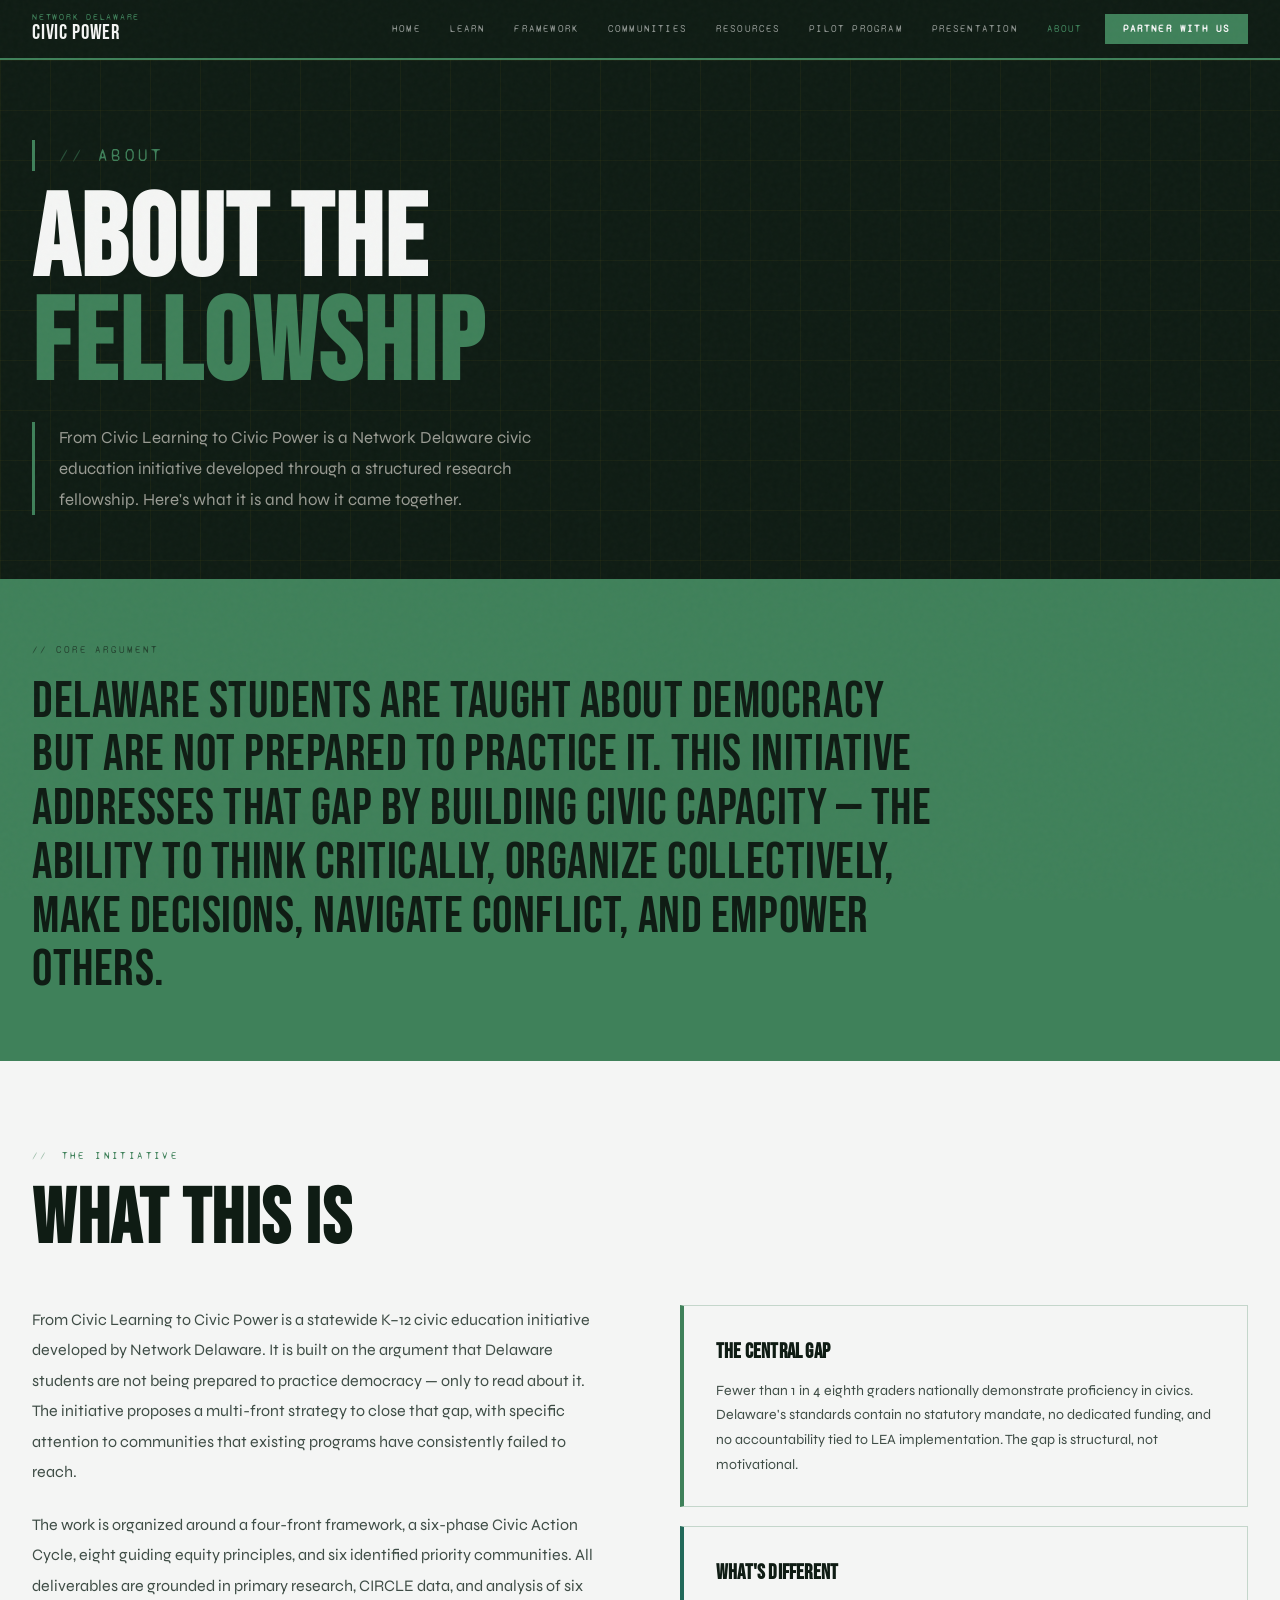
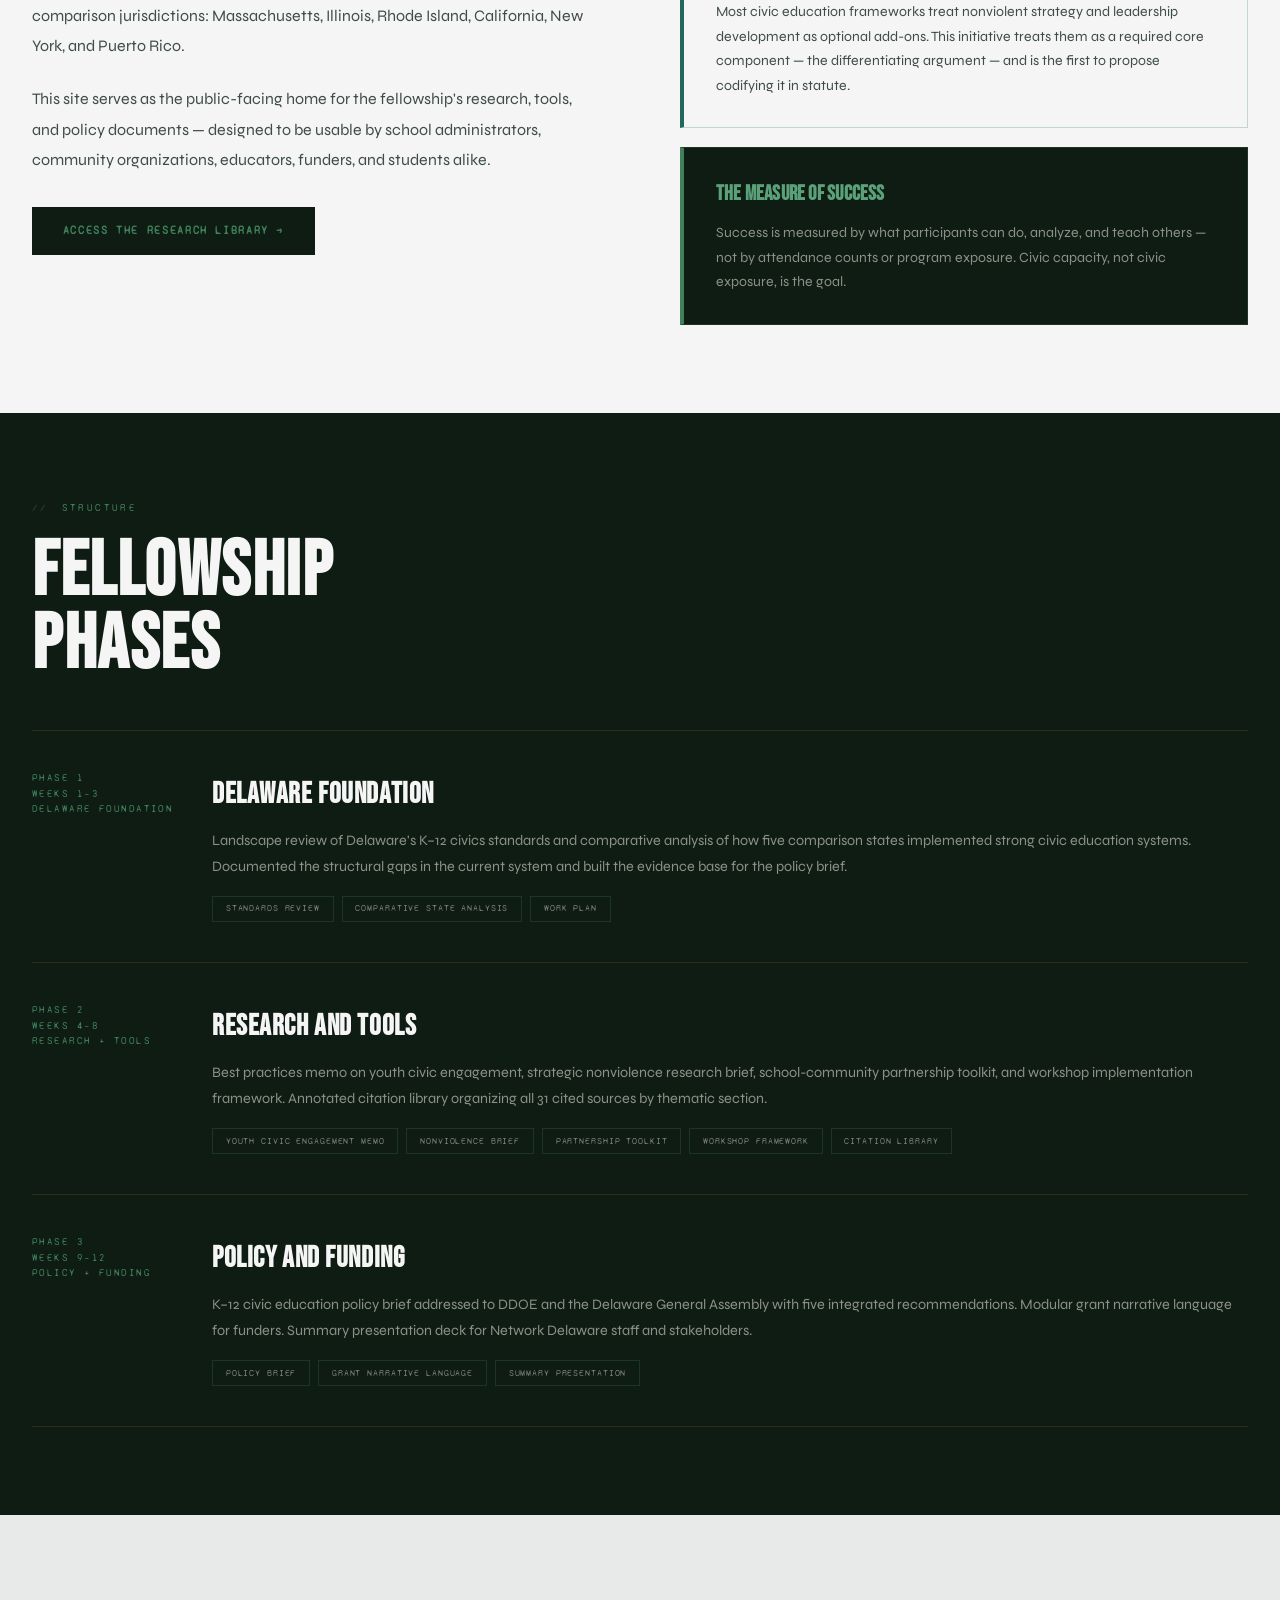
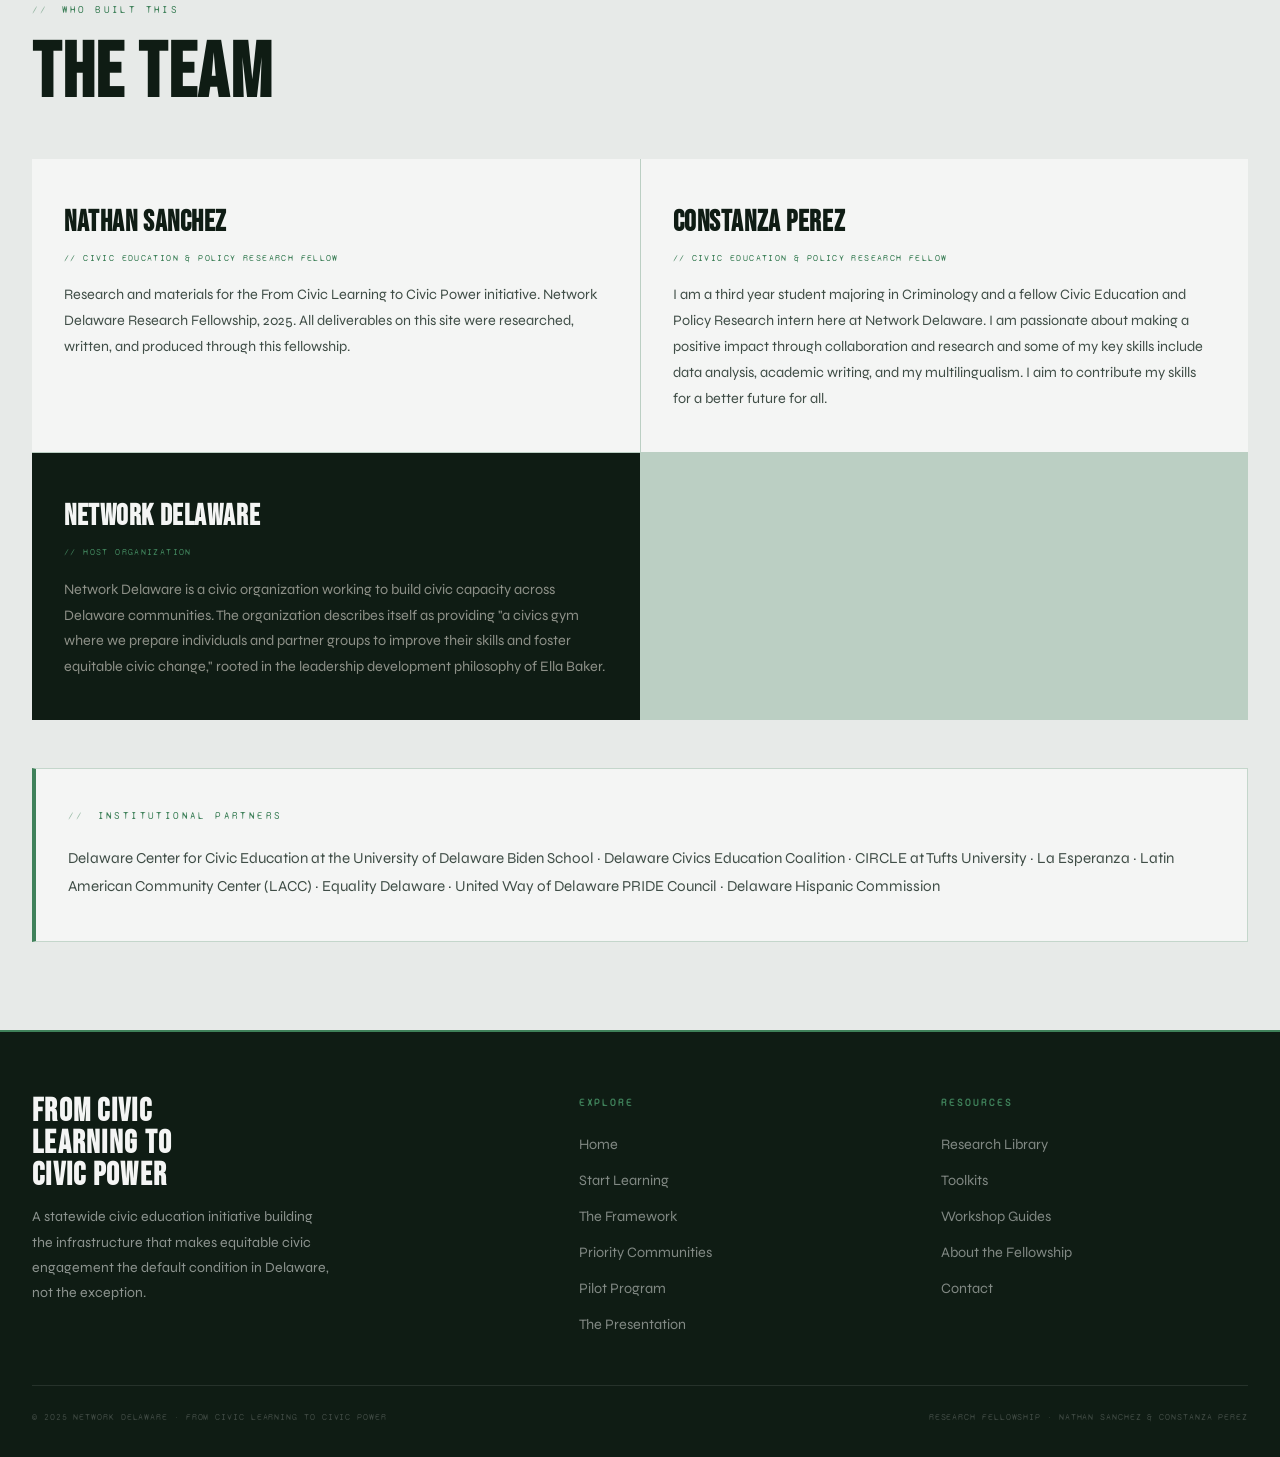
==== commit f703d79d: "Add files via upload" ====
--- a/about.html
+++ b/about.html
@@ -231,6 +231,11 @@
             <span class="person-title">// Civic Education &amp; Policy Research Fellow</span>
             <p>Research and materials for the From Civic Learning to Civic Power initiative. Network Delaware Research Fellowship, 2025. All deliverables on this site were researched, written, and produced through this fellowship.</p>
           </div>
+          <div class="person-card reveal reveal-delay-1">
+            <h3>Constanza Perez</h3>
+            <span class="person-title">// Civic Education &amp; Policy Research Fellow</span>
+            <p>I am a third year student majoring in Criminology and a fellow Civic Education and Policy Research intern here at Network Delaware. I am passionate about making a positive impact through collaboration and research and some of my key skills include data analysis, academic writing, and my multilingualism. I aim to contribute my skills for a better future for all.</p>
+          </div>
           <div class="person-card dark reveal reveal-delay-1">
             <h3>Network Delaware</h3>
             <span class="person-title">// Host Organization</span>
--- a/styles/main.css
+++ b/styles/main.css
@@ -7,29 +7,32 @@
 
 /* ── TOKENS ─────────────────────────────────────────────── */
 :root {
-  --black:      #0a0a08;
-  --white:      #f5f0e8;
-  --gold:       #d4a017;
-  --gold-lt:    #f0c040;
-  --gold-dim:   rgba(212,160,23,0.15);
-  --red:        #c0392b;
-  --red-dim:    rgba(192,57,43,0.12);
-  --ink:        #1a1a16;
-  --gray:       #3d3d38;
-  --gray-lt:    #6b6b62;
-  --border:     rgba(212,160,23,0.3);
-  --border-str: rgba(212,160,23,0.65);
-  --paper:      #f5f0e8;
-  --paper-dk:   #ede7d8;
-  --shadow:     0 6px 32px rgba(10,10,8,0.22);
-  --shadow-lg:  0 16px 56px rgba(10,10,8,0.32);
-  --radius:     2px;
-
+  --black:        #0f1c14;
+  --ink:          #16241c;
+  --gray:         #3f4d46;
+  --gray-lt:      #5a665f;
+  --gold:         #3f815a;
+  --gold-lt:      #5aa17a;
+  --gold-dim:     rgba(63,129,90,0.14);
+  --red:          #21695a;
+  --red-dim:      rgba(33,105,90,0.12);
+  --paper:        #f4f5f4;
+  --paper-dk:     #e7eae8;
+  --white:        #f4f5f4;
+  --border:       rgba(63,129,90,0.26);
+  --border-str:   rgba(63,129,90,0.55);
+  --silver:       #c4ccce;
+  --silver-lt:    #e7eaeb;
+  
+  --shadow:       0 6px 32px rgba(15,28,20,0.22);
+  --shadow-lg:    0 16px 56px rgba(15,28,20,0.32);
+  --radius:       2px;
+  
   --font-display: 'Bebas Neue', 'Impact', sans-serif;
   --font-body:    'Syne', system-ui, sans-serif;
   --font-serif:   'Libre Baskerville', Georgia, serif;
   --font-mono:    'Syne Mono', 'Courier New', monospace;
-  --ease-out: cubic-bezier(0.22, 1, 0.36, 1);
+  --ease-out:     cubic-bezier(0.22, 1, 0.36, 1);
 }
 
 /* ── RESET ──────────────────────────────────────────────── */
@@ -88,23 +91,26 @@
   font-family: var(--font-display); font-size: 1.3rem;
   color: var(--white); letter-spacing: 0.04em;
 }
-.nav-links { display: flex; align-items: center; gap: 0; list-style: none; }
+.nav-links {
+  display: flex; align-items: center; gap: 0; list-style: none;
+}
 .nav-links a {
   display: block; padding: 0.4rem 0.9rem;
   font-family: var(--font-mono); font-size: 0.62rem;
   letter-spacing: 0.12em; text-transform: uppercase;
-  color: rgba(245,240,232,0.55);
+  color: rgba(244,245,244,0.55);
   transition: color 0.18s;
 }
 .nav-links a:hover { color: var(--gold); }
 .nav-links a[aria-current="page"] { color: var(--gold); }
 .nav-cta {
-  background: var(--gold) !important; color: var(--black) !important;
-  font-weight: 700 !important; padding: 0.4rem 1.1rem !important;
+  background: var(--gold) !important;
+  color: var(--white) !important;
+  font-weight: 700 !important;
+  padding: 0.4rem 1.1rem !important;
   margin-left: 0.5rem;
 }
 .nav-cta:hover { background: var(--gold-lt) !important; }
-
 .nav-toggle {
   display: none; flex-direction: column; gap: 5px;
   padding: 6px; background: none; border: none;
@@ -121,15 +127,13 @@
 .container { max-width: 1280px; margin: 0 auto; padding: 0 2rem; }
 .section-pad { padding: 5.5rem 0; }
 .section-pad-sm { padding: 3.5rem 0; }
-
 .section-label {
   font-family: var(--font-mono); font-size: 0.6rem;
   letter-spacing: 0.25em; text-transform: uppercase;
-  color: var(--gold); display: flex; align-items: center; gap: 0.8rem;
-  margin-bottom: 1.2rem;
+  color: var(--gold); display: flex; align-items: center;
+  gap: 0.8rem; margin-bottom: 1.2rem;
 }
 .section-label::before { content: '//'; opacity: 0.5; }
-
 .section-title {
   font-family: var(--font-display);
   font-size: clamp(2.8rem, 6vw, 5.5rem);
@@ -138,9 +142,10 @@
 }
 .section-title em { color: var(--gold); font-style: normal; }
 .section-title .red { color: var(--red); }
-
-.section-body { font-size: 1.05rem; color: var(--gray); max-width: 620px; line-height: 1.85; }
-
+.section-body {
+  font-size: 1.05rem; color: var(--gray);
+  max-width: 620px; line-height: 1.85;
+}
 .divider { height: 2px; background: var(--border); }
 .divider-gold { height: 2px; background: var(--gold); }
 
@@ -149,29 +154,68 @@
   display: inline-flex; align-items: center; gap: 0.5rem;
   padding: 0.8rem 1.8rem;
   font-family: var(--font-mono); font-size: 0.68rem;
-  font-weight: 700; letter-spacing: 0.15em; text-transform: uppercase;
-  border: 2px solid transparent; transition: all 0.2s;
+  font-weight: 700; letter-spacing: 0.15em;
+  text-transform: uppercase;
+  border: 2px solid transparent;
+  transition: all 0.2s;
   cursor: pointer;
 }
-.btn-gold { background: var(--gold); color: var(--black); border-color: var(--gold); }
-.btn-gold:hover { background: var(--gold-lt); border-color: var(--gold-lt); }
-.btn-black { background: var(--black); color: var(--gold); border-color: var(--black); }
+.btn-gold {
+  background: var(--gold);
+  color: var(--white);
+  border-color: var(--gold);
+}
+.btn-gold:hover {
+  background: var(--gold-lt);
+  border-color: var(--gold-lt);
+}
+.btn-black {
+  background: var(--black); color: var(--gold);
+  border-color: var(--black);
+}
 .btn-black:hover { background: var(--ink); }
-.btn-outline { background: transparent; color: var(--black); border-color: var(--ink); }
-.btn-outline:hover { background: var(--black); color: var(--gold); border-color: var(--black); }
-.btn-ghost { background: transparent; color: var(--white); border-color: rgba(245,240,232,0.3); }
-.btn-ghost:hover { border-color: var(--gold); color: var(--gold); }
-.btn-red { background: var(--red); color: var(--white); border-color: var(--red); }
-.btn-red:hover { background: #a93226; }
+.btn-outline {
+  background: transparent; color: var(--black);
+  border-color: var(--ink);
+}
+.btn-outline:hover {
+  background: var(--black); color: var(--gold);
+  border-color: var(--black);
+}
+.btn-ghost {
+  background: transparent; color: var(--white);
+  border-color: rgba(244,245,244,0.3);
+}
+.btn-ghost:hover {
+  border-color: var(--gold);
+  color: var(--gold);
+}
+.btn-red {
+  background: var(--red); color: var(--white);
+  border-color: var(--red);
+}
+.btn-red:hover { background: #1a5448; }
 
 /* ── CARDS ──────────────────────────────────────────────── */
 .card {
-  background: var(--white); border: 1px solid var(--border);
-  padding: 2rem; transition: transform 0.25s var(--ease-out), box-shadow 0.25s;
-}
-.card:hover { transform: translateY(-4px); box-shadow: var(--shadow); }
-.card h3 { font-family: var(--font-display); font-size: 1.6rem; color: var(--black); margin-bottom: 0.6rem; letter-spacing: 0.02em; }
-.card p { font-size: 0.92rem; color: var(--gray); line-height: 1.75; }
+  background: var(--white);
+  border: 1px solid var(--border);
+  padding: 2rem;
+  transition: transform 0.25s var(--ease-out), box-shadow 0.25s;
+}
+.card:hover {
+  transform: translateY(-4px);
+  box-shadow: var(--shadow);
+}
+.card h3 {
+  font-family: var(--font-display); font-size: 1.6rem;
+  color: var(--black); margin-bottom: 0.6rem;
+  letter-spacing: 0.02em;
+}
+.card p {
+  font-size: 0.92rem; color: var(--gray);
+  line-height: 1.75;
+}
 
 /* ── BADGE ──────────────────────────────────────────────── */
 .badge {
@@ -180,9 +224,18 @@
   letter-spacing: 0.15em; text-transform: uppercase;
   border: 1px solid; border-radius: 0;
 }
-.badge-gold { color: var(--gold); border-color: var(--gold); background: var(--gold-dim); }
-.badge-red { color: var(--red); border-color: var(--red); background: var(--red-dim); }
-.badge-black { color: var(--white); border-color: var(--white); background: var(--black); }
+.badge-gold {
+  color: var(--gold); border-color: var(--gold);
+  background: var(--gold-dim);
+}
+.badge-red {
+  color: var(--red); border-color: var(--red);
+  background: var(--red-dim);
+}
+.badge-black {
+  color: var(--white); border-color: var(--white);
+  background: var(--black);
+}
 
 /* ── SCROLL REVEAL ──────────────────────────────────────── */
 .reveal {
@@ -194,56 +247,84 @@
 .reveal-delay-2 { transition-delay: 0.2s; }
 .reveal-delay-3 { transition-delay: 0.3s; }
 .reveal-delay-4 { transition-delay: 0.4s; }
-.reveal-left { opacity: 0; transform: translateX(-30px); transition: opacity 0.65s var(--ease-out), transform 0.65s var(--ease-out); }
+.reveal-left {
+  opacity: 0; transform: translateX(-30px);
+  transition: opacity 0.65s var(--ease-out), transform 0.65s var(--ease-out);
+}
 .reveal-left.visible { opacity: 1; transform: none; }
 
 /* ── MARQUEE ────────────────────────────────────────────── */
-.marquee-wrap { background: var(--gold); padding: 0.6rem 0; overflow: hidden; }
+.marquee-wrap {
+  background: var(--gold);
+  padding: 0.6rem 0;
+  overflow: hidden;
+}
 .marquee-track {
-  display: inline-flex; animation: marquee 30s linear infinite;
+  display: inline-flex;
+  animation: marquee 30s linear infinite;
   white-space: nowrap;
 }
 .marquee-track span {
   font-family: var(--font-mono); font-size: 0.6rem;
   letter-spacing: 0.22em; text-transform: uppercase;
-  color: var(--black); padding: 0 2.5rem; font-weight: 700;
+  color: var(--white);
+  padding: 0 2.5rem;
+  font-weight: 700;
 }
 .marquee-track span::before { content: '▸ '; opacity: 0.4; }
-@keyframes marquee { from { transform: translateX(0); } to { transform: translateX(-50%); } }
+@keyframes marquee {
+  from { transform: translateX(0); }
+  to { transform: translateX(-50%); }
+}
 
 /* ── FOOTER ─────────────────────────────────────────────── */
 #site-footer {
-  background: var(--black); color: rgba(245,240,232,0.55);
+  background: var(--black);
+  color: rgba(244,245,244,0.55);
   padding: 4rem 0 2rem;
   border-top: 2px solid var(--gold);
 }
 .footer-grid {
-  display: grid; grid-template-columns: 1.6fr 1fr 1fr;
-  gap: 3.5rem; margin-bottom: 3rem;
+  display: grid;
+  grid-template-columns: 1.6fr 1fr 1fr;
+  gap: 3.5rem;
+  margin-bottom: 3rem;
 }
 .footer-brand h3 {
   font-family: var(--font-display); font-size: 2rem;
-  color: var(--white); margin-bottom: 0.8rem; line-height: 1;
-  letter-spacing: 0.04em;
-}
-.footer-brand p { font-size: 0.88rem; line-height: 1.8; max-width: 300px; }
+  color: var(--white); margin-bottom: 0.8rem;
+  line-height: 1; letter-spacing: 0.04em;
+}
+.footer-brand p {
+  font-size: 0.88rem; line-height: 1.8;
+  max-width: 300px;
+}
 .footer-col h4 {
   font-family: var(--font-mono); font-size: 0.6rem;
   letter-spacing: 0.2em; text-transform: uppercase;
   color: var(--gold); margin-bottom: 1.2rem;
 }
-.footer-col ul { list-style: none; display: flex; flex-direction: column; gap: 0.6rem; }
+.footer-col ul {
+  list-style: none;
+  display: flex; flex-direction: column;
+  gap: 0.6rem;
+}
 .footer-col a {
-  font-size: 0.9rem; color: rgba(245,240,232,0.5);
-  text-decoration: none; transition: color 0.2s;
+  font-size: 0.9rem;
+  color: rgba(244,245,244,0.5);
+  text-decoration: none;
+  transition: color 0.2s;
 }
 .footer-col a:hover { color: var(--gold); }
 .footer-bottom {
-  border-top: 1px solid rgba(245,240,232,0.1); padding-top: 1.5rem;
-  display: flex; justify-content: space-between; align-items: center;
+  border-top: 1px solid rgba(244,245,244,0.1);
+  padding-top: 1.5rem;
+  display: flex; justify-content: space-between;
+  align-items: center;
   font-family: var(--font-mono); font-size: 0.57rem;
   letter-spacing: 0.1em; text-transform: uppercase;
-  color: rgba(245,240,232,0.2); flex-wrap: wrap; gap: 0.5rem;
+  color: rgba(244,245,244,0.2);
+  flex-wrap: wrap; gap: 0.5rem;
 }
 
 /* ── RESPONSIVE ─────────────────────────────────────────── */
@@ -252,7 +333,8 @@
   .nav-links.open {
     display: flex; position: absolute;
     top: 58px; left: 0; right: 0;
-    background: var(--black); border-bottom: 2px solid var(--gold);
+    background: var(--black);
+    border-bottom: 2px solid var(--gold);
     padding: 1rem 2rem; gap: 0.3rem;
   }
   .nav-toggle { display: flex; }
@@ -261,4 +343,4 @@
 @media (max-width: 600px) {
   .section-pad { padding: 4rem 0; }
   .container { padding: 0 1.2rem; }
-}+}
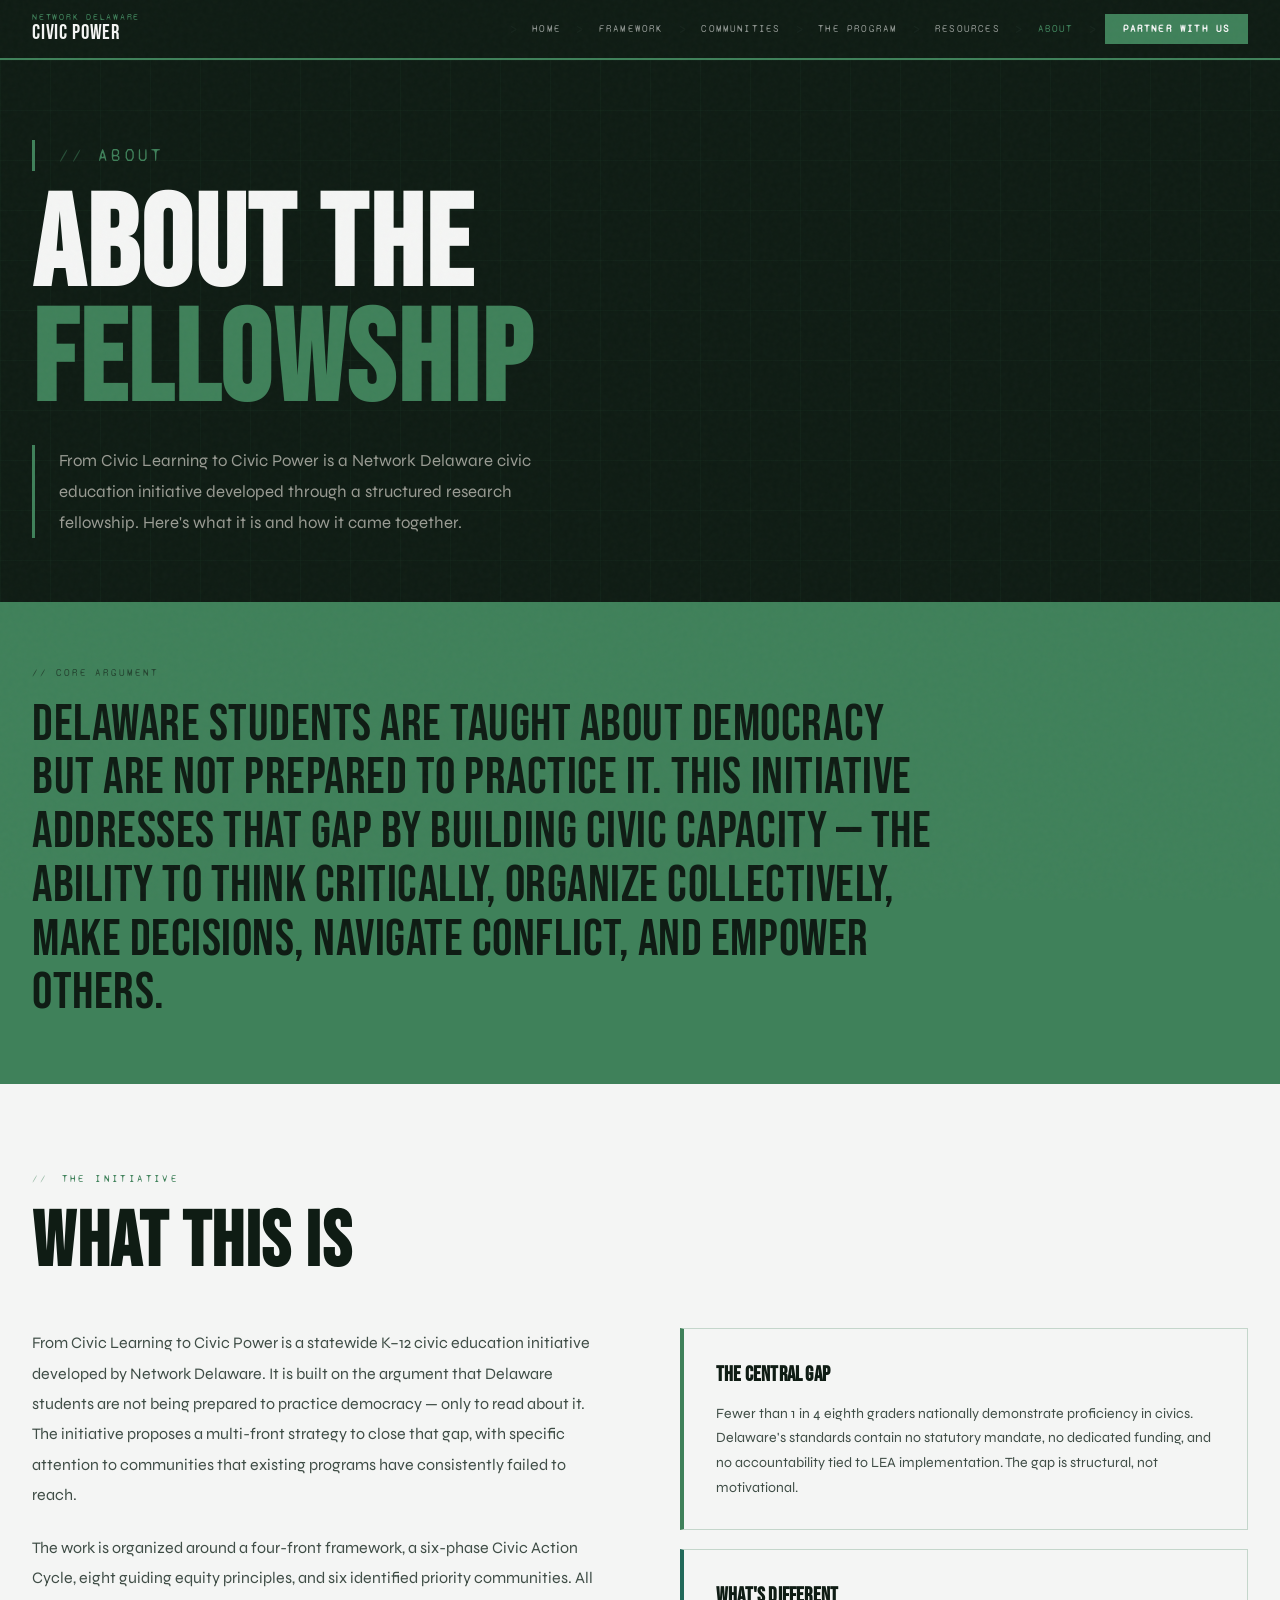
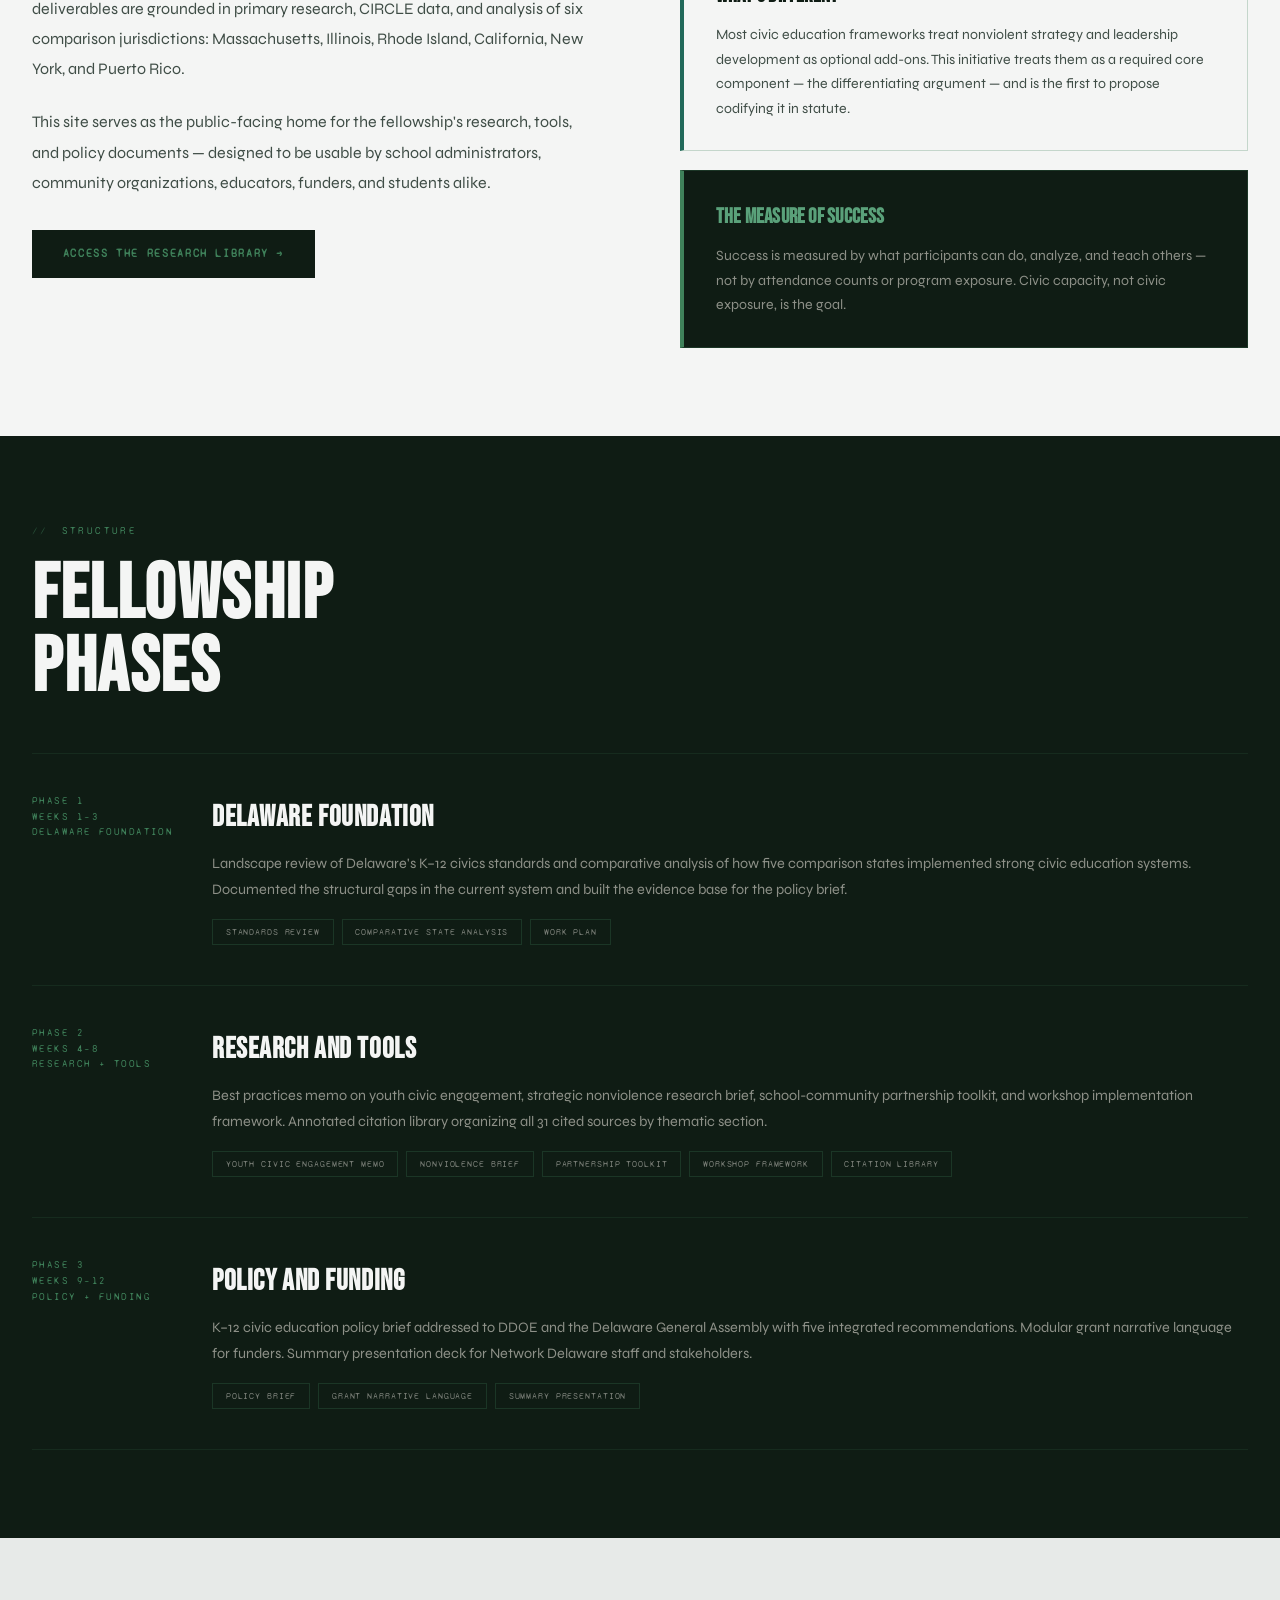
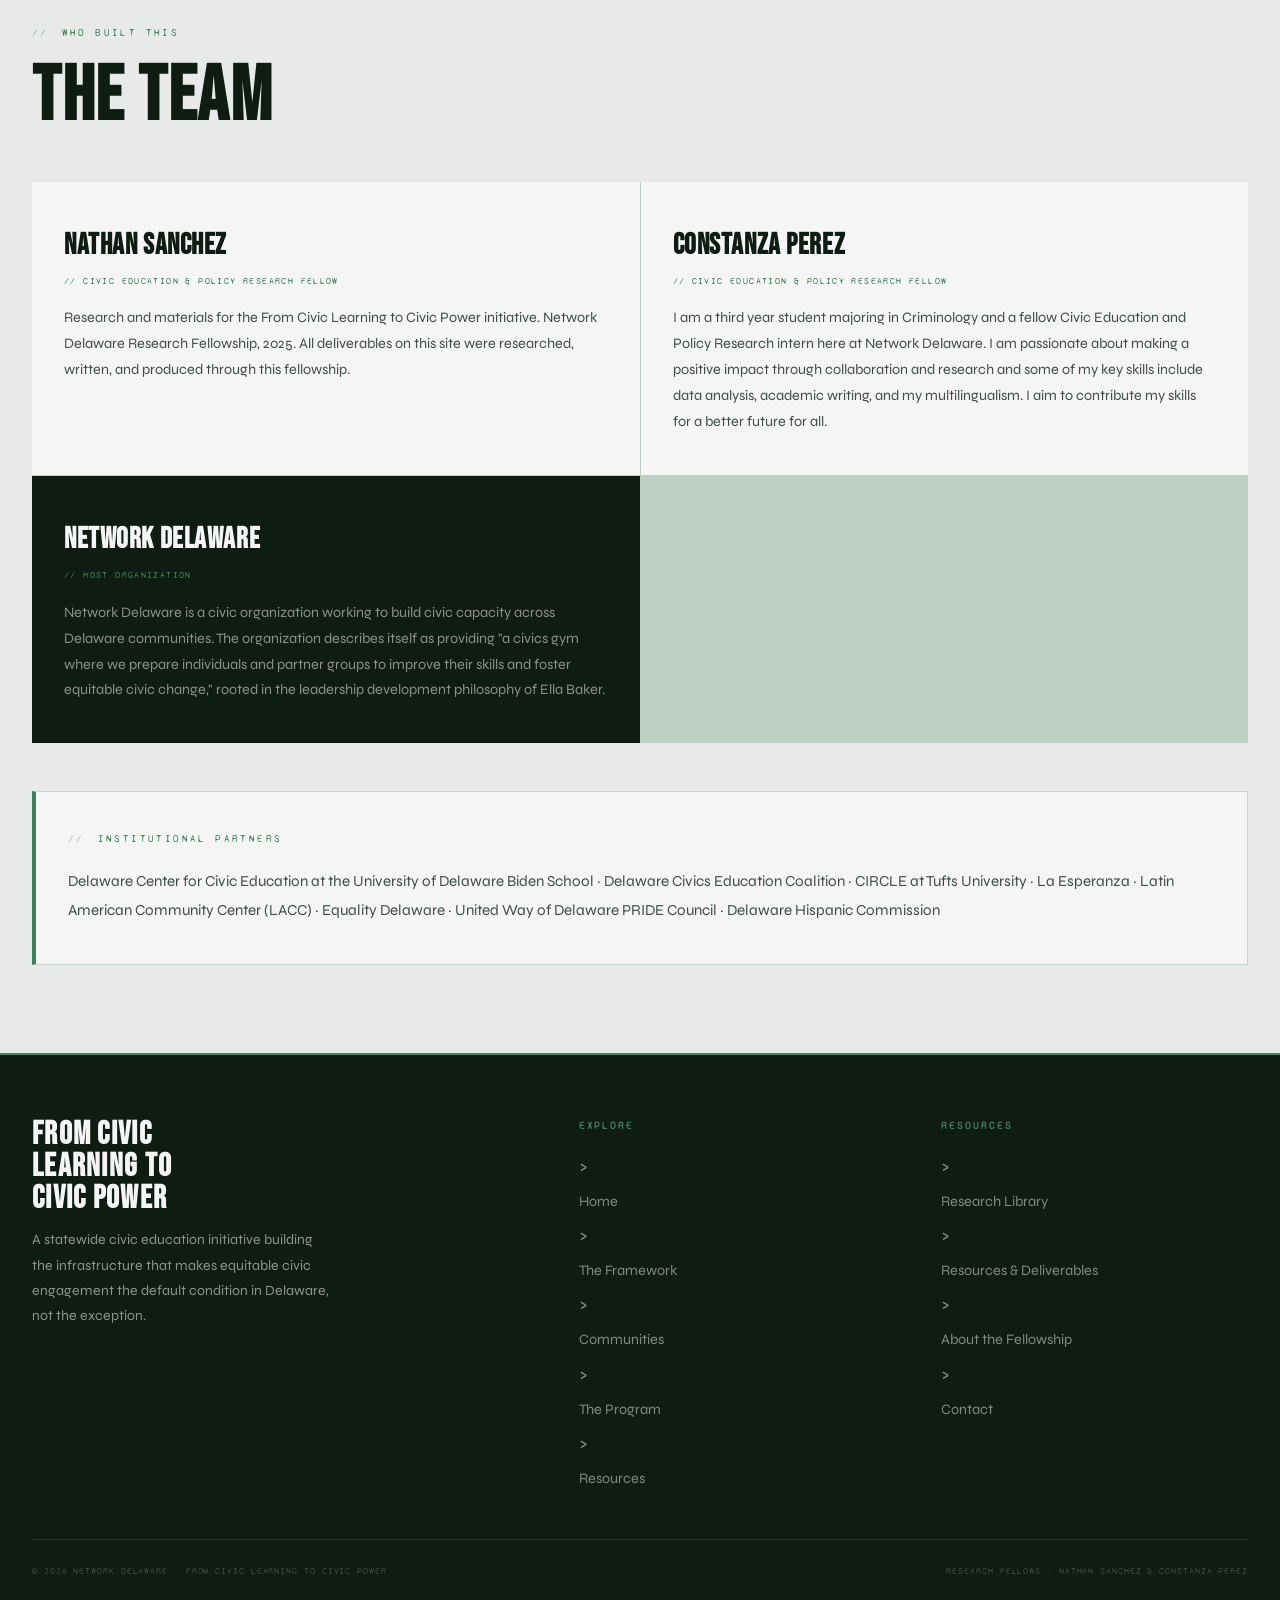
==== commit cc1f7778: "Updated Codes" ====
--- a/about.html
+++ b/about.html
@@ -7,30 +7,7 @@
   <title>About | From Civic Learning to Civic Power</title>
   <link rel="stylesheet" href="styles/main.css">
   <style>
-    .page-hero {
-      background: var(--black); padding: 5rem 0 4rem;
-      position: relative; overflow: hidden;
-    }
-    .hero-grid {
-      position: absolute; inset: 0; pointer-events: none;
-      background-image:
-        linear-gradient(rgba(212,160,23,0.05) 1px, transparent 1px),
-        linear-gradient(90deg, rgba(212,160,23,0.05) 1px, transparent 1px);
-      background-size: 50px 50px;
-    }
-    .hero-inner { position: relative; z-index: 2; }
-    .page-hero h1 {
-      font-family: var(--font-display);
-      font-size: clamp(4rem, 9vw, 7.5rem);
-      color: var(--white); line-height: 0.9;
-      letter-spacing: 0.02em; margin-bottom: 1.5rem;
-    }
-    .page-hero h1 em { color: var(--gold); font-style: normal; }
-    .page-hero p {
-      font-size: 1.05rem; color: rgba(245,240,232,0.6);
-      max-width: 560px; line-height: 1.85;
-      border-left: 3px solid var(--gold); padding-left: 1.5rem;
-    }
+    
 
     /* MISSION STATEMENT */
     .mission-statement { background: var(--gold); padding: 4rem 0; }
@@ -70,10 +47,10 @@
     .phases-timeline { margin-top: 3rem; }
     .phase-item {
       display: grid; grid-template-columns: 180px 1fr;
-      gap: 0; border-bottom: 1px solid rgba(212,160,23,0.15);
+      gap: 0; border-bottom: 1px solid rgba(63,129,90,0.15);
       padding: 2.5rem 0;
     }
-    .phase-item:first-child { border-top: 1px solid rgba(212,160,23,0.15); }
+    .phase-item:first-child { border-top: 1px solid rgba(63,129,90,0.15); }
     .phase-tag {
       font-family: var(--font-mono); font-size: 0.6rem;
       letter-spacing: 0.15em; text-transform: uppercase;
--- a/styles/main.css
+++ b/styles/main.css
@@ -277,6 +277,48 @@
   to { transform: translateX(-50%); }
 }
 
+
+/* ── PAGE HERO (shared across inner pages) ───────────────── */
+.page-hero {
+  background: var(--black);
+  padding: 5rem 0 4rem;
+  position: relative; overflow: hidden;
+}
+.hero-grid {
+  position: absolute; inset: 0; pointer-events: none;
+  background-image:
+    linear-gradient(rgba(63,129,90,0.05) 1px, transparent 1px),
+    linear-gradient(90deg, rgba(63,129,90,0.05) 1px, transparent 1px);
+  background-size: 50px 50px;
+}
+.hero-inner { position: relative; z-index: 2; }
+.page-hero h1 {
+  font-family: var(--font-display);
+  font-size: clamp(4rem, 10vw, 8rem);
+  color: var(--white); line-height: 0.9;
+  letter-spacing: 0.02em; margin-bottom: 1.5rem;
+}
+.page-hero h1 em { color: var(--gold); font-style: normal; }
+.page-hero p {
+  font-size: 1.05rem; color: rgba(245,240,232,0.6);
+  max-width: 540px; line-height: 1.85;
+  border-left: 3px solid var(--gold); padding-left: 1.5rem;
+}
+
+/* ── SECTION PADDING UTILITIES ───────────────────────────── */
+.section-pad    { padding: 5.5rem 0; }
+.section-pad-sm { padding: 3.5rem 0; }
+.divider        { height: 2px; background: var(--border); }
+.divider-gold   { height: 2px; background: var(--gold); }
+
+/* ── BUTTON ALIASES ──────────────────────────────────────── */
+.btn-gold   { background: var(--gold); color: var(--white); border-color: var(--gold); }
+.btn-gold:hover { background: var(--gold-lt); border-color: var(--gold-lt); }
+.btn-ghost  { background: transparent; color: var(--white); border-color: rgba(245,240,232,0.3); }
+.btn-ghost:hover { border-color: var(--gold); color: var(--gold); }
+.btn-black  { background: var(--black); color: var(--gold); border-color: var(--black); }
+.btn-black:hover { background: var(--ink); }
+
 /* ── FOOTER ─────────────────────────────────────────────── */
 #site-footer {
   background: var(--black);
@@ -343,4 +385,4 @@
 @media (max-width: 600px) {
   .section-pad { padding: 4rem 0; }
   .container { padding: 0 1.2rem; }
-}
+}
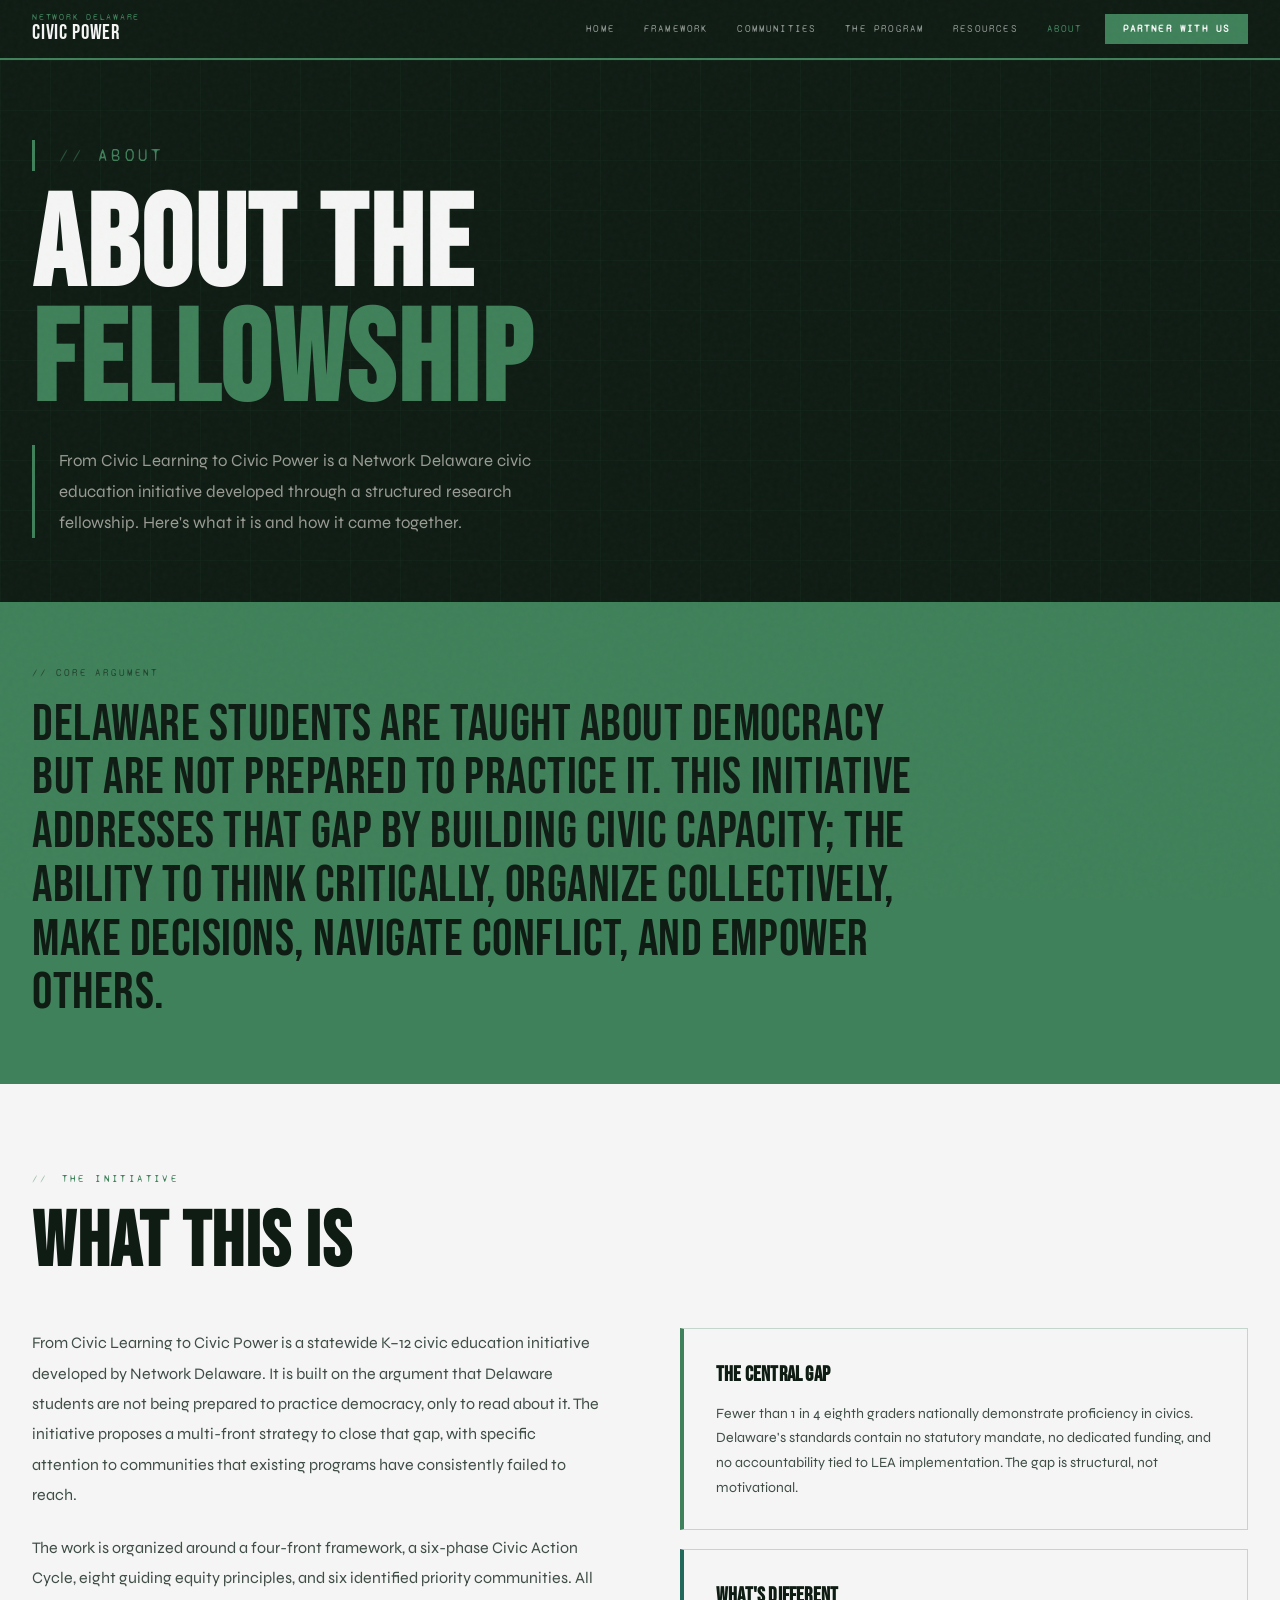
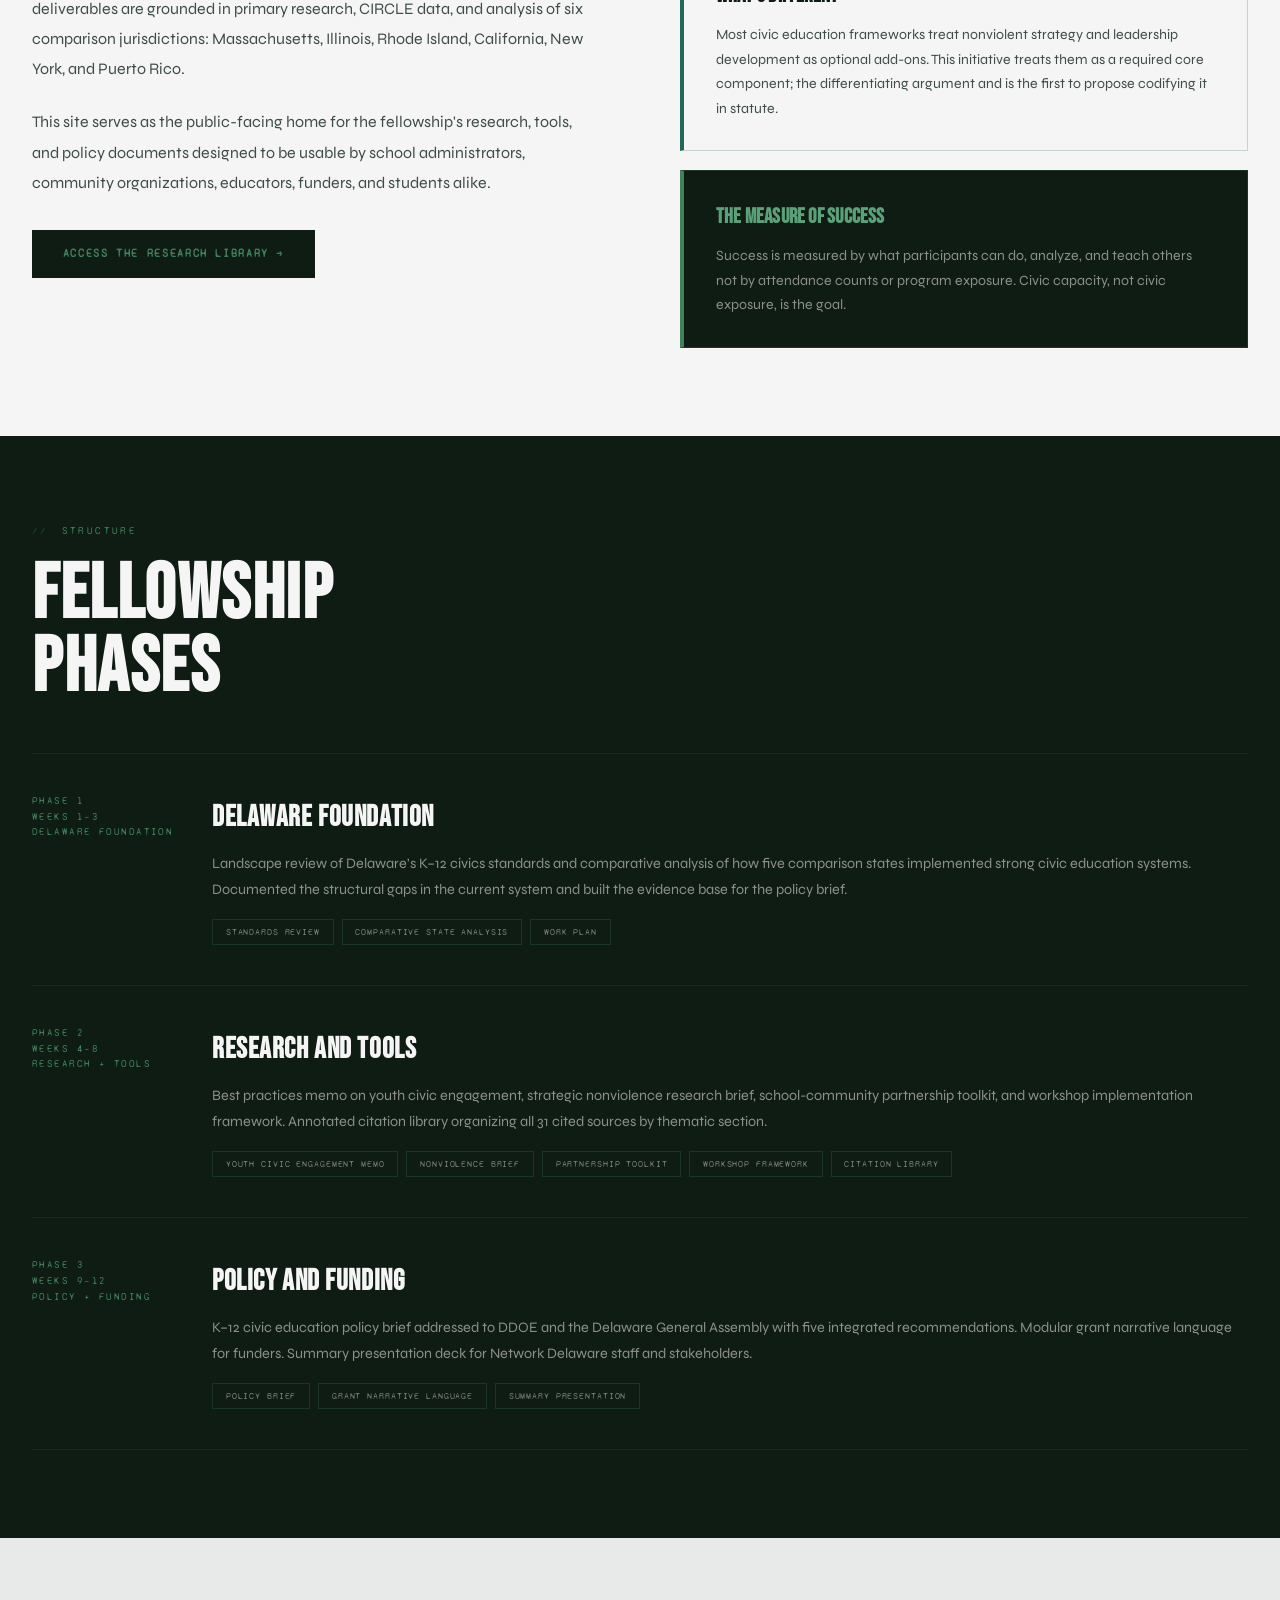
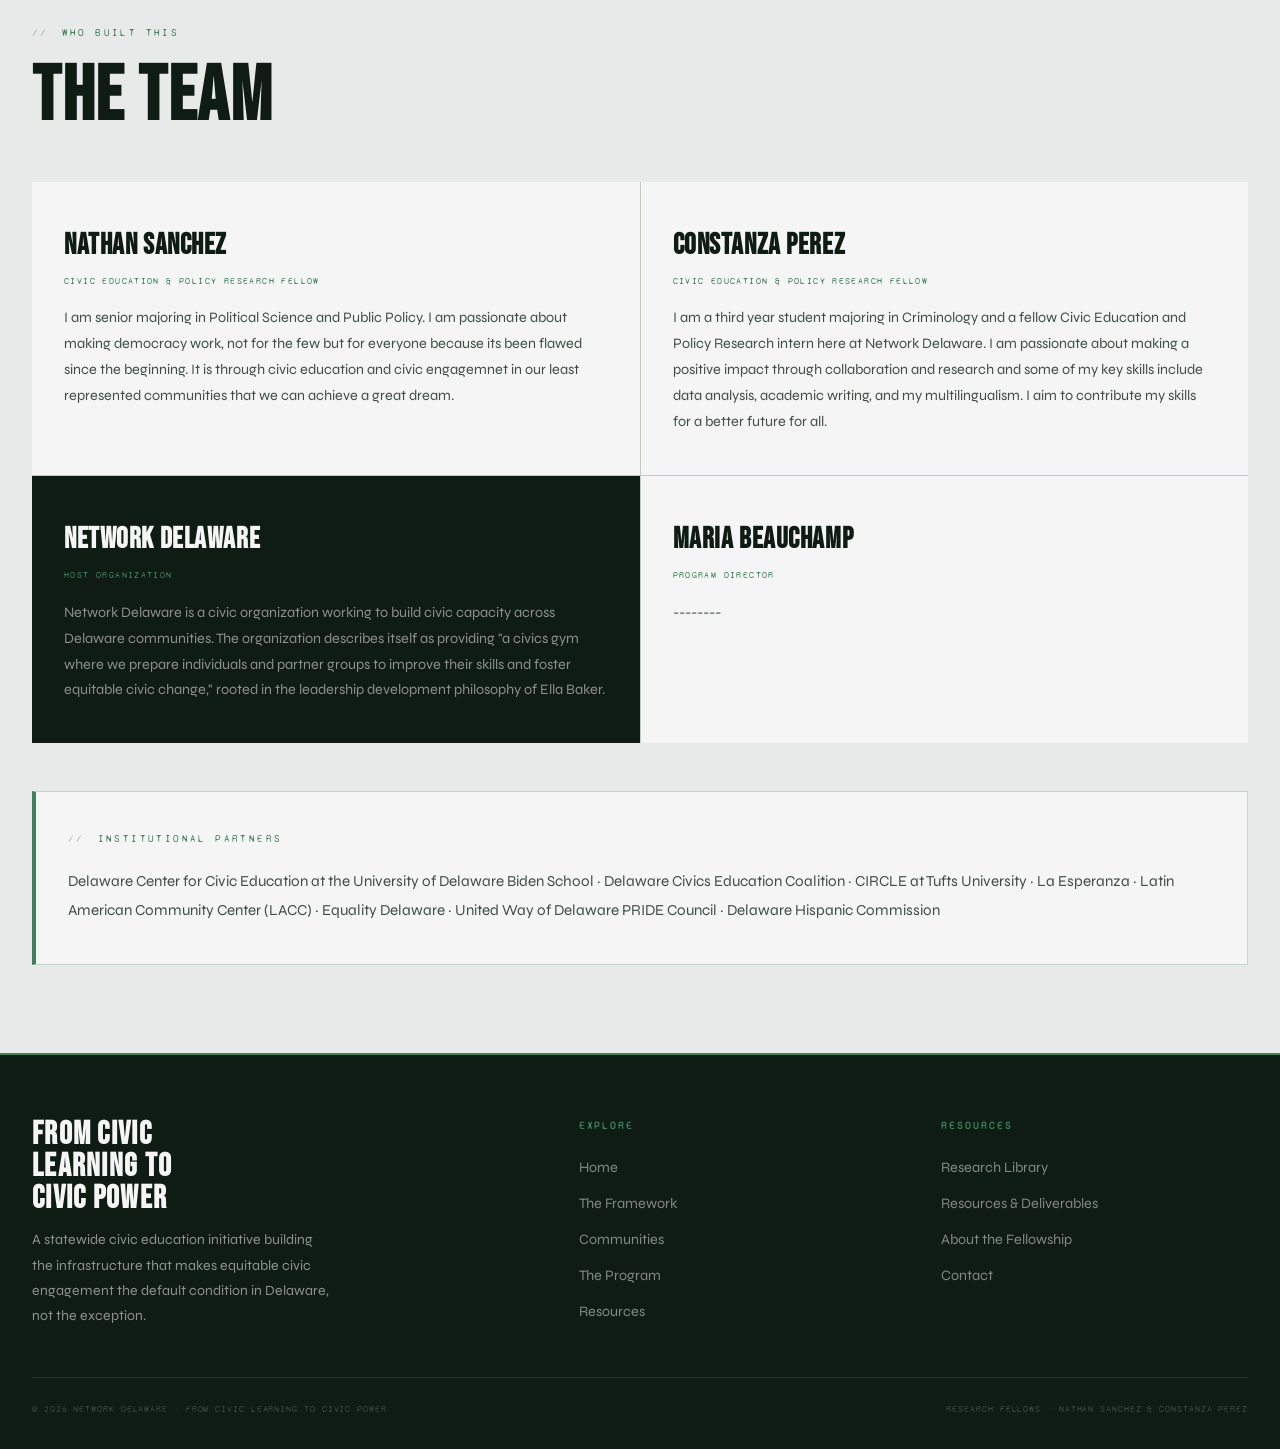
==== commit 5b7071c8: "Refine text and punctuation in about.html Updated text for clarity and punctuation in multiple secti" ====
--- a/about.html
+++ b/about.html
@@ -112,7 +112,7 @@
       <div class="container">
         <div class="mission-statement-inner">
           <span class="ms-label">// Core Argument</span>
-          <p class="ms-text">Delaware students are taught about democracy but are not prepared to practice it. This initiative addresses that gap by building civic capacity — the ability to think critically, organize collectively, make decisions, navigate conflict, and empower others.</p>
+          <p class="ms-text">Delaware students are taught about democracy but are not prepared to practice it. This initiative addresses that gap by building civic capacity; the ability to think critically, organize collectively, make decisions, navigate conflict, and empower others.</p>
         </div>
       </div>
     </div>
@@ -124,9 +124,9 @@
         <h2 class="section-title reveal" id="what-heading" style="margin-bottom:3rem">WHAT THIS IS</h2>
         <div class="what-inner">
           <div class="what-text reveal">
-            <p>From Civic Learning to Civic Power is a statewide K–12 civic education initiative developed by Network Delaware. It is built on the argument that Delaware students are not being prepared to practice democracy — only to read about it. The initiative proposes a multi-front strategy to close that gap, with specific attention to communities that existing programs have consistently failed to reach.</p>
+            <p>From Civic Learning to Civic Power is a statewide K–12 civic education initiative developed by Network Delaware. It is built on the argument that Delaware students are not being prepared to practice democracy, only to read about it. The initiative proposes a multi-front strategy to close that gap, with specific attention to communities that existing programs have consistently failed to reach.</p>
             <p>The work is organized around a four-front framework, a six-phase Civic Action Cycle, eight guiding equity principles, and six identified priority communities. All deliverables are grounded in primary research, CIRCLE data, and analysis of six comparison jurisdictions: Massachusetts, Illinois, Rhode Island, California, New York, and Puerto Rico.</p>
-            <p>This site serves as the public-facing home for the fellowship's research, tools, and policy documents — designed to be usable by school administrators, community organizations, educators, funders, and students alike.</p>
+            <p>This site serves as the public-facing home for the fellowship's research, tools, and policy documents designed to be usable by school administrators, community organizations, educators, funders, and students alike.</p>
             <div style="margin-top:2rem">
               <a href="resources.html" class="btn btn-black">Access the Research Library →</a>
             </div>
@@ -138,11 +138,11 @@
             </div>
             <div class="sidebar-block red">
               <h4>What's Different</h4>
-              <p>Most civic education frameworks treat nonviolent strategy and leadership development as optional add-ons. This initiative treats them as a required core component — the differentiating argument — and is the first to propose codifying it in statute.</p>
+              <p>Most civic education frameworks treat nonviolent strategy and leadership development as optional add-ons. This initiative treats them as a required core component; the differentiating argument and is the first to propose codifying it in statute.</p>
             </div>
             <div class="sidebar-block black">
               <h4>The Measure of Success</h4>
-              <p>Success is measured by what participants can do, analyze, and teach others — not by attendance counts or program exposure. Civic capacity, not civic exposure, is the goal.</p>
+              <p>Success is measured by what participants can do, analyze, and teach others not by attendance counts or program exposure. Civic capacity, not civic exposure, is the goal.</p>
             </div>
           </div>
         </div>
@@ -205,18 +205,23 @@
         <div class="people-grid">
           <div class="person-card reveal">
             <h3>Nathan Sanchez</h3>
-            <span class="person-title">// Civic Education &amp; Policy Research Fellow</span>
-            <p>Research and materials for the From Civic Learning to Civic Power initiative. Network Delaware Research Fellowship, 2025. All deliverables on this site were researched, written, and produced through this fellowship.</p>
+            <span class="person-title"> Civic Education &amp; Policy Research Fellow</span>
+            <p>I am senior majoring in Political Science and Public Policy. I am passionate about making democracy work, not for the few but for everyone because its been flawed since the beginning. It is through civic education and civic engagemnet in our least represented communities that we can achieve a great dream.</p>
           </div>
           <div class="person-card reveal reveal-delay-1">
             <h3>Constanza Perez</h3>
-            <span class="person-title">// Civic Education &amp; Policy Research Fellow</span>
+            <span class="person-title"> Civic Education &amp; Policy Research Fellow</span>
             <p>I am a third year student majoring in Criminology and a fellow Civic Education and Policy Research intern here at Network Delaware. I am passionate about making a positive impact through collaboration and research and some of my key skills include data analysis, academic writing, and my multilingualism. I aim to contribute my skills for a better future for all.</p>
           </div>
           <div class="person-card dark reveal reveal-delay-1">
             <h3>Network Delaware</h3>
-            <span class="person-title">// Host Organization</span>
+            <span class="person-title"> Host Organization</span>
             <p>Network Delaware is a civic organization working to build civic capacity across Delaware communities. The organization describes itself as providing "a civics gym where we prepare individuals and partner groups to improve their skills and foster equitable civic change," rooted in the leadership development philosophy of Ella Baker.</p>
+          </div>
+                    <div class="person-card reveal">
+            <h3>Maria Beauchamp</h3>
+            <span class="person-title"> Program Director</span>
+            <p>--------</p>
           </div>
         </div>
         <div style="margin-top:3rem; padding:2.5rem 2rem; background:var(--white); border:1px solid var(--border); border-left:4px solid var(--gold)">
@@ -230,4 +235,4 @@
   <div id="footer-placeholder"></div>
   <script src="scripts/main.js"></script>
 </body>
-</html>+</html>
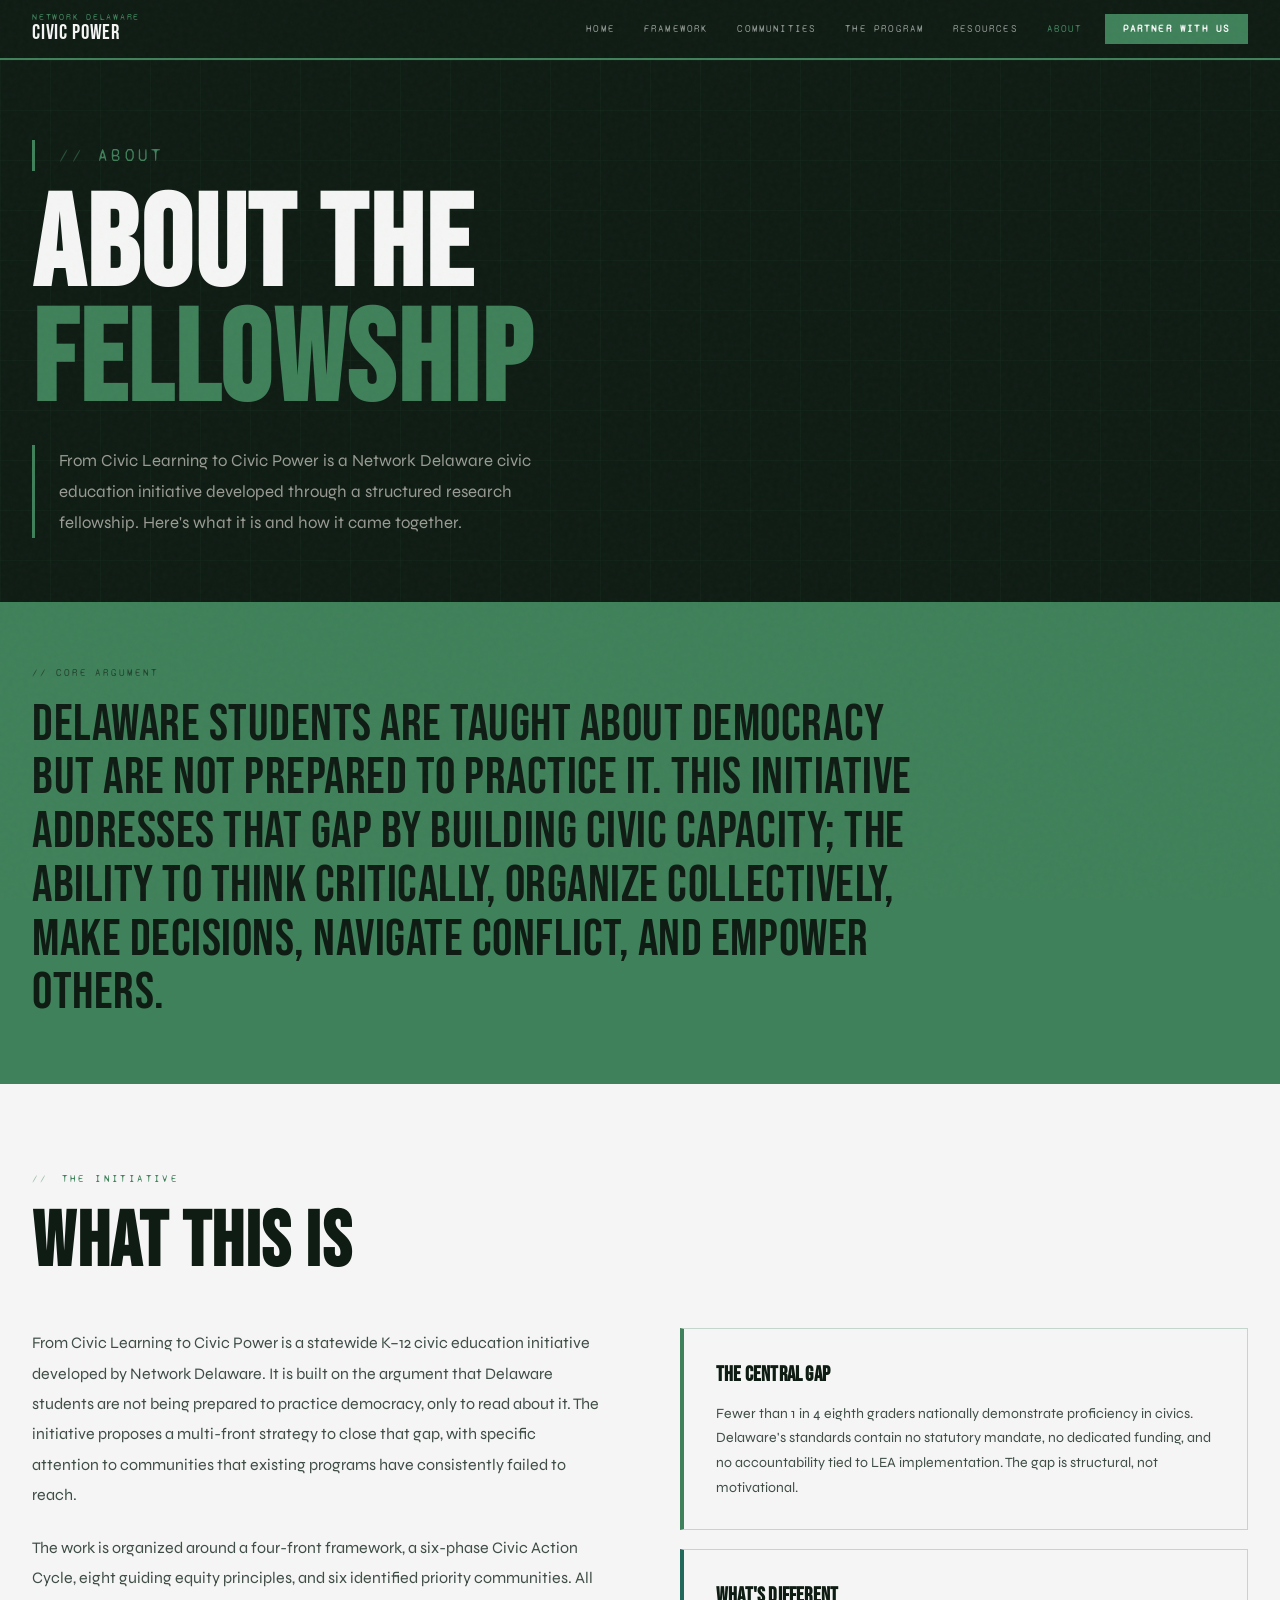
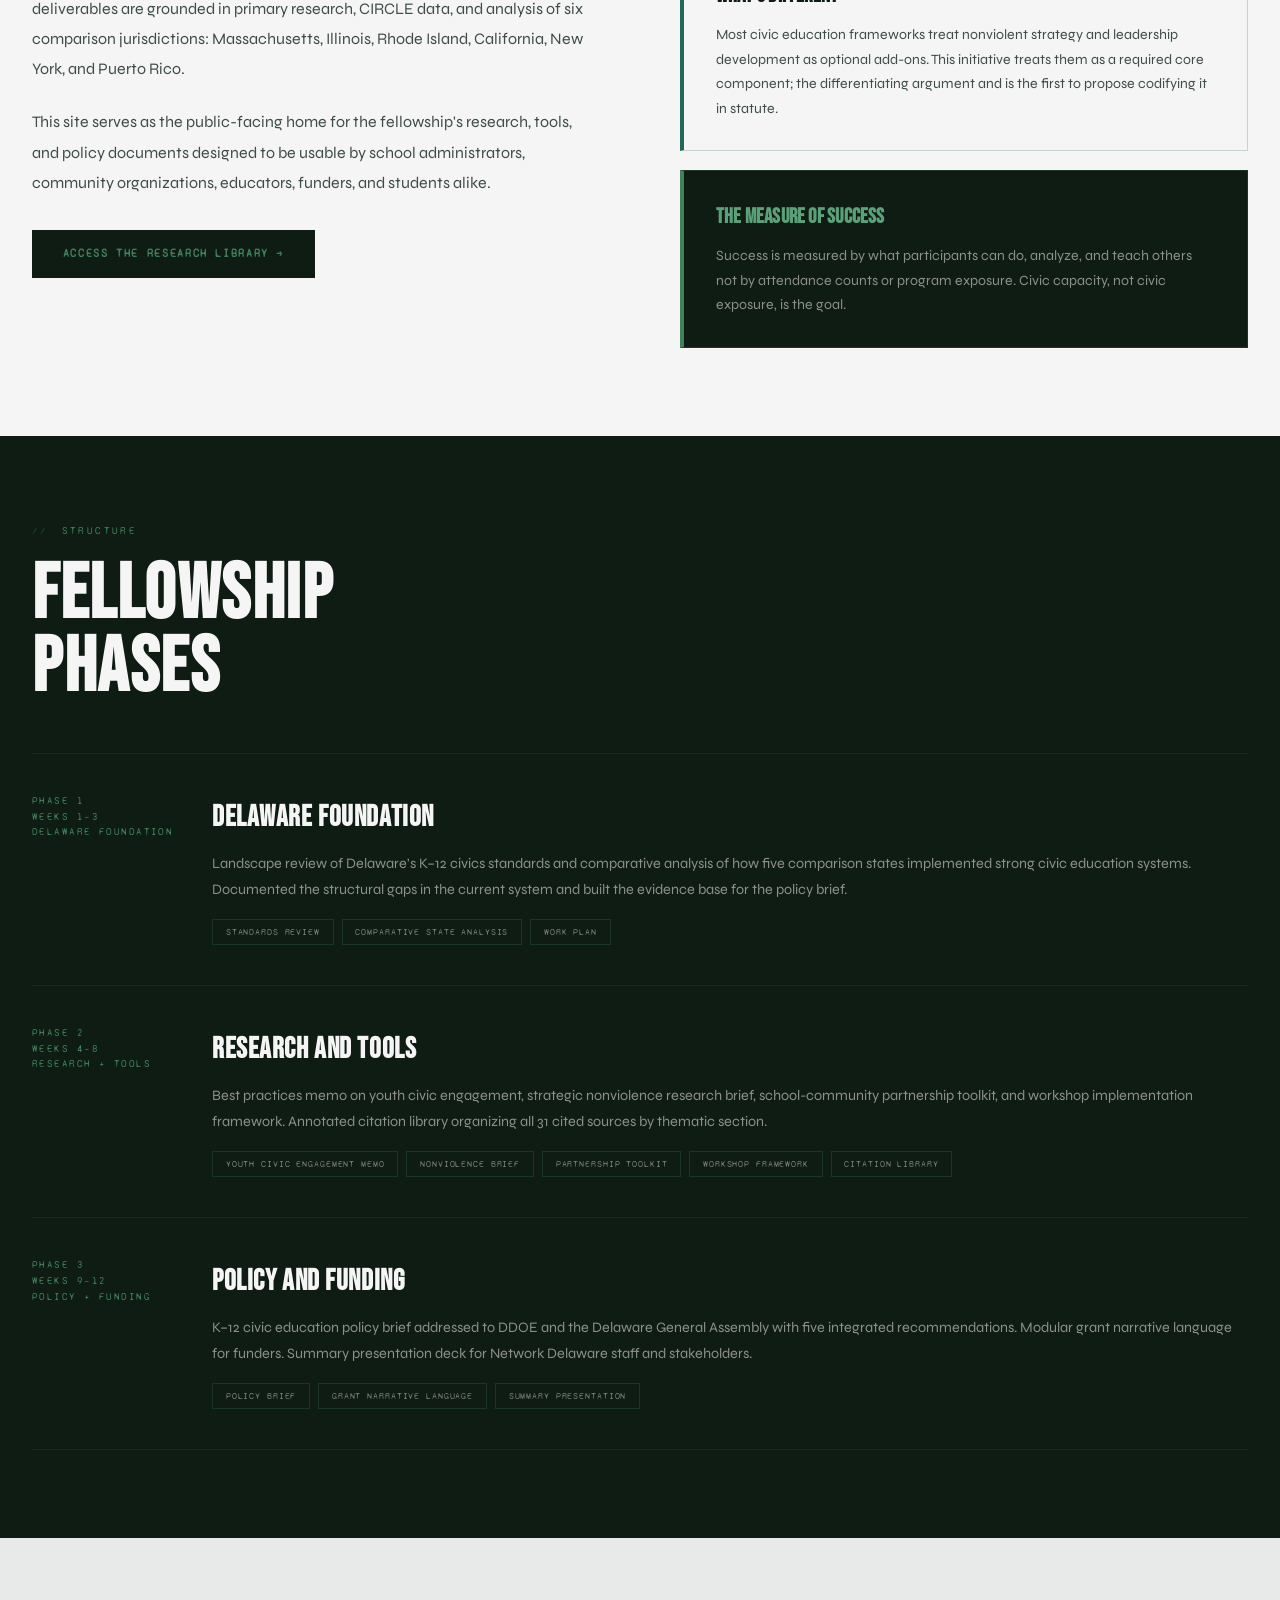
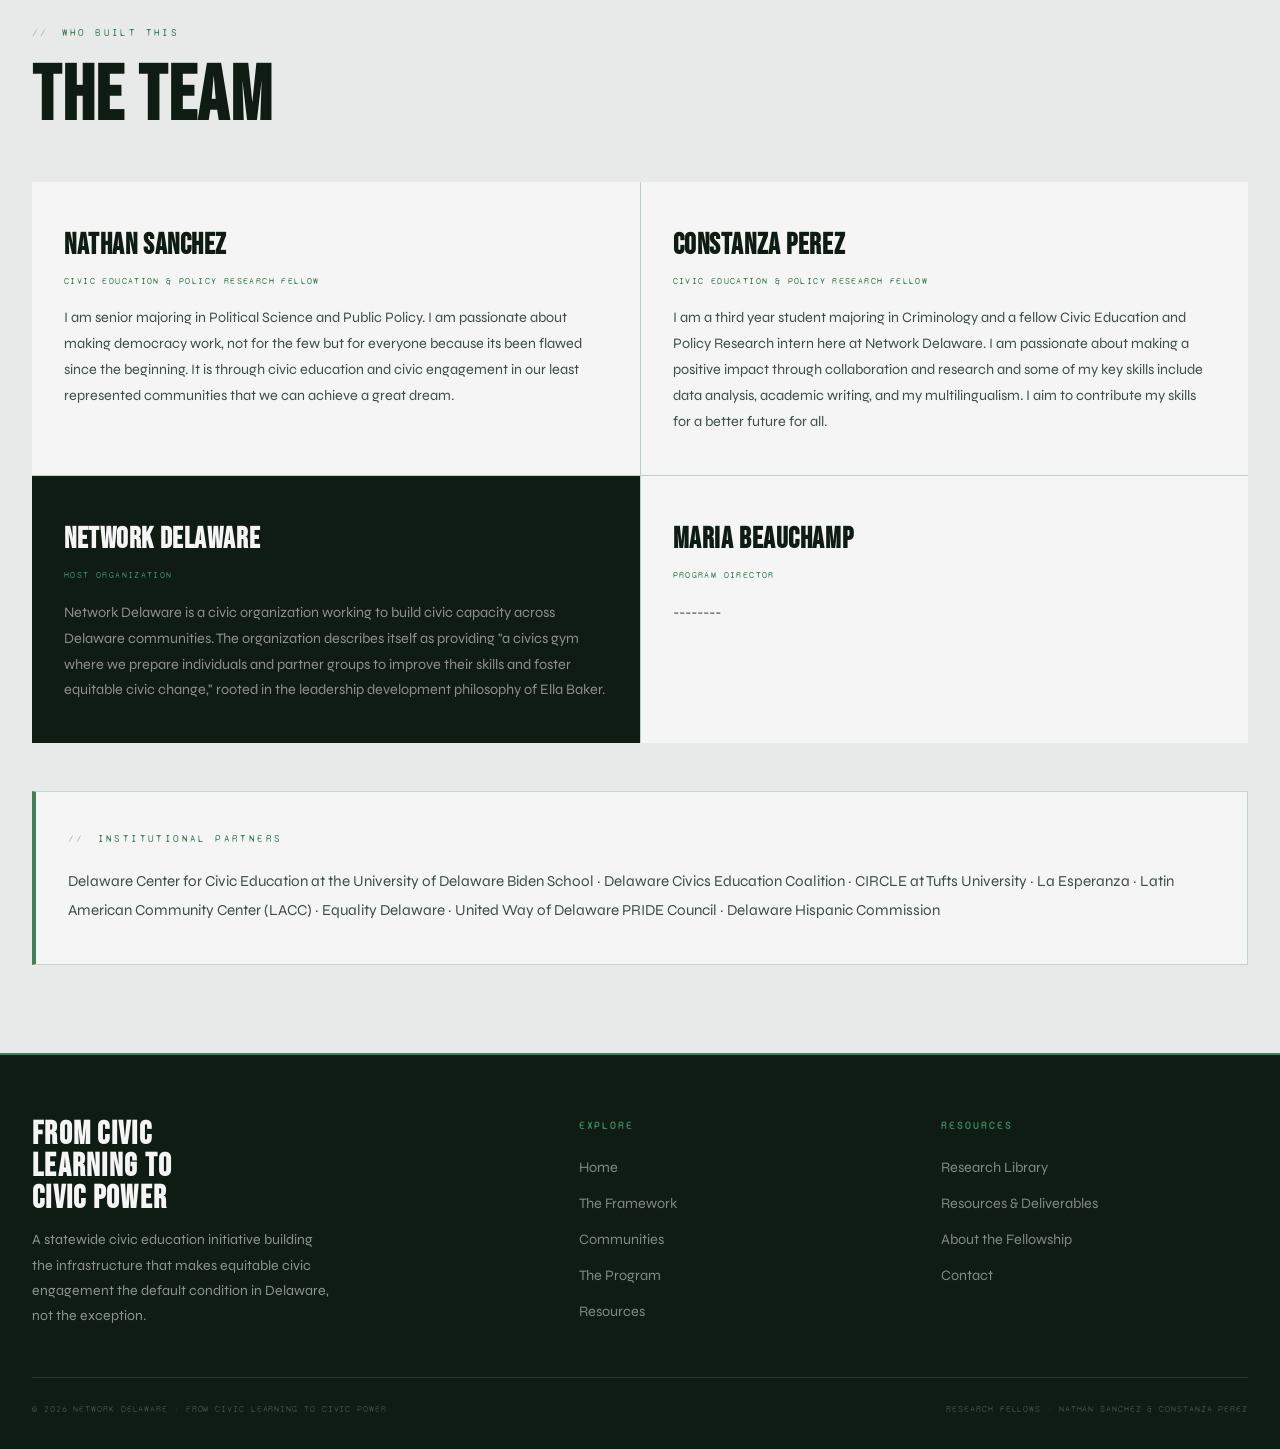
==== commit be6f0f7a: "Add files via upload" ====
--- a/about.html
+++ b/about.html
@@ -206,7 +206,7 @@
           <div class="person-card reveal">
             <h3>Nathan Sanchez</h3>
             <span class="person-title"> Civic Education &amp; Policy Research Fellow</span>
-            <p>I am senior majoring in Political Science and Public Policy. I am passionate about making democracy work, not for the few but for everyone because its been flawed since the beginning. It is through civic education and civic engagemnet in our least represented communities that we can achieve a great dream.</p>
+            <p>I am senior majoring in Political Science and Public Policy. I am passionate about making democracy work, not for the few but for everyone because its been flawed since the beginning. It is through civic education and civic engagement in our least represented communities that we can achieve a great dream.</p>
           </div>
           <div class="person-card reveal reveal-delay-1">
             <h3>Constanza Perez</h3>
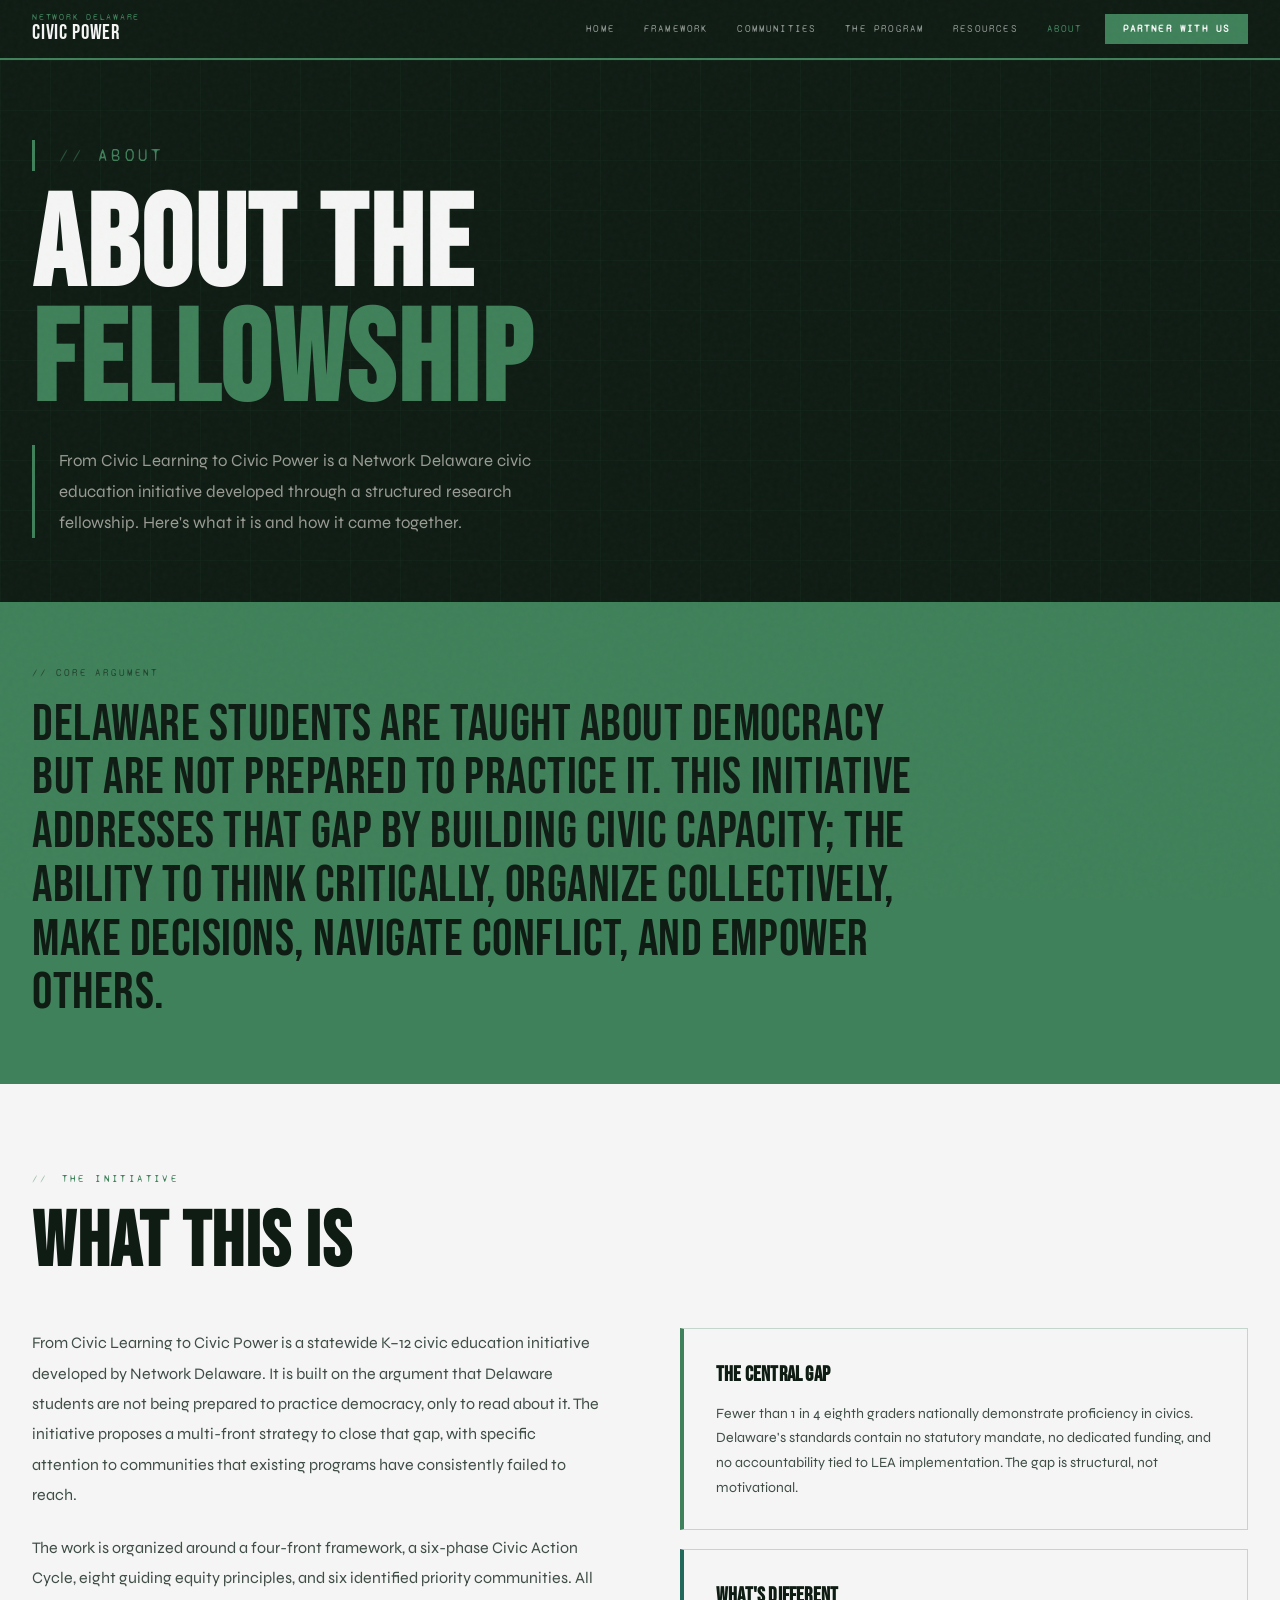
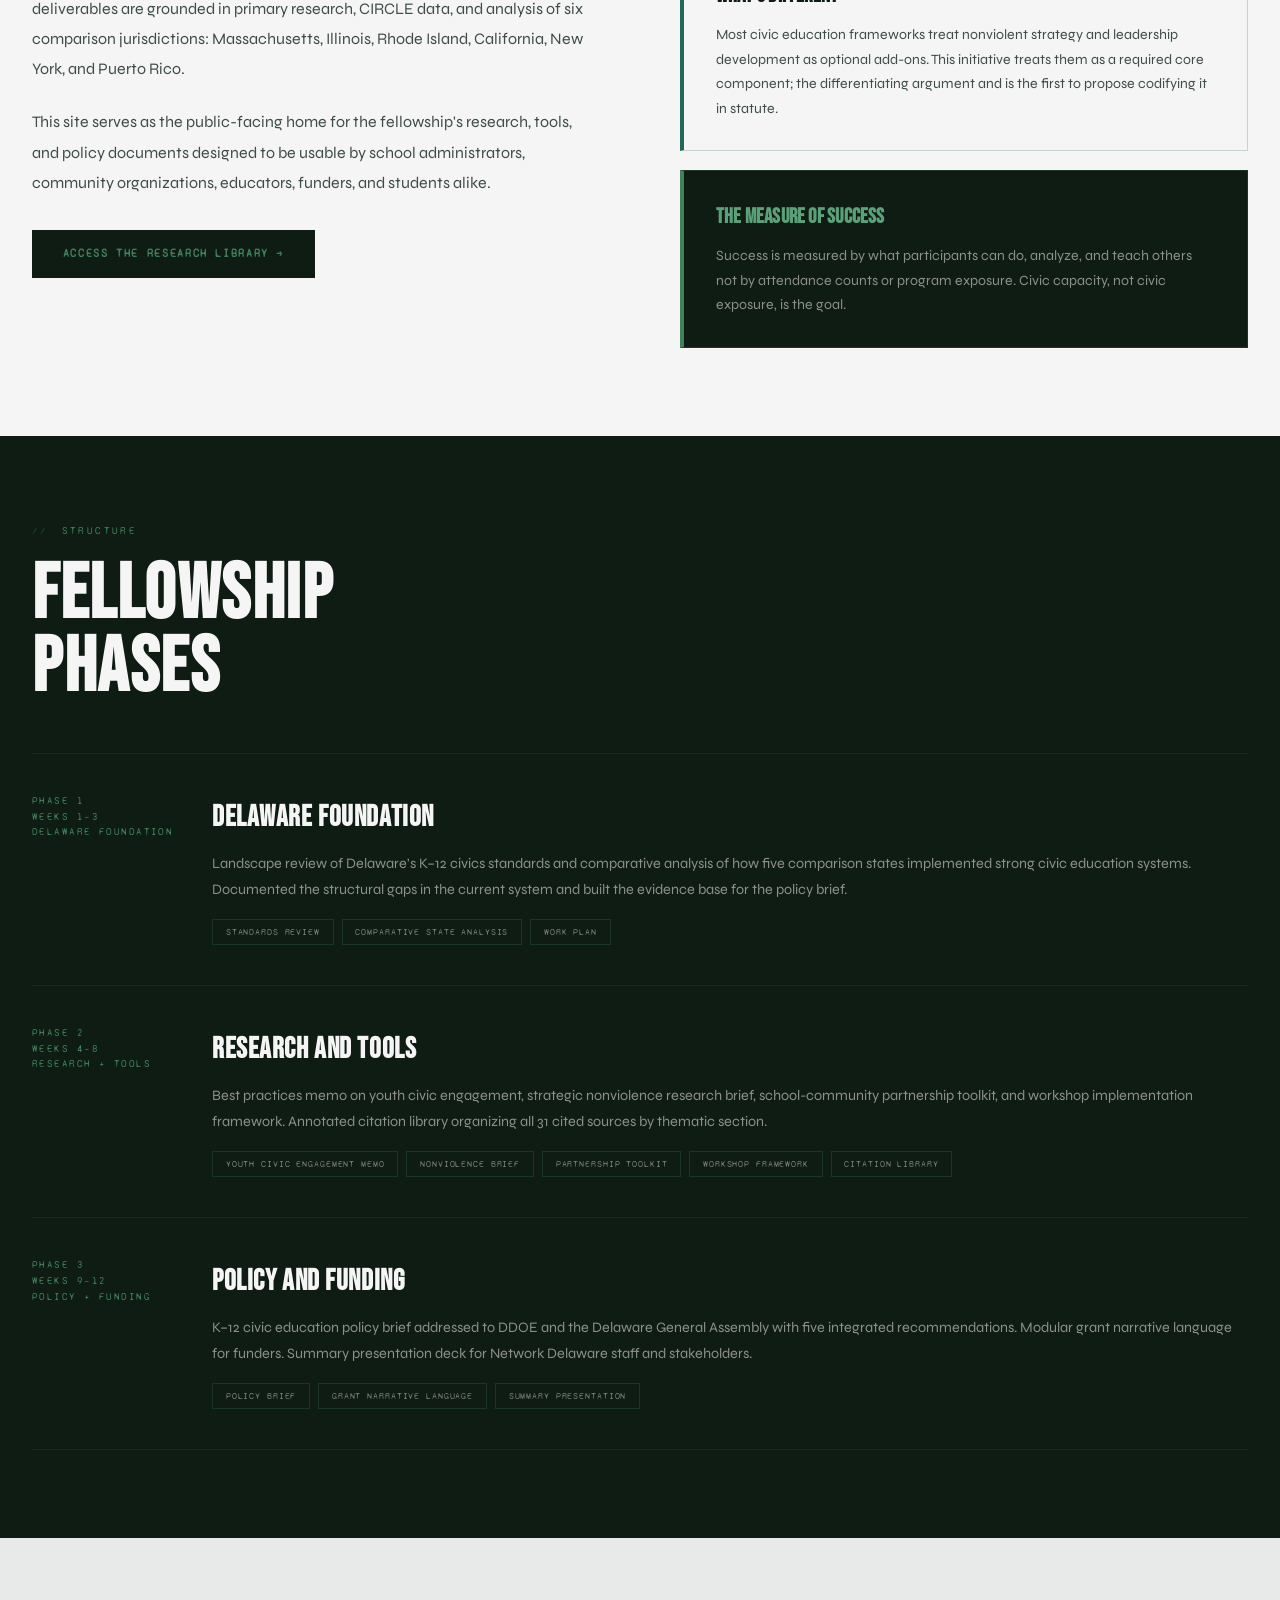
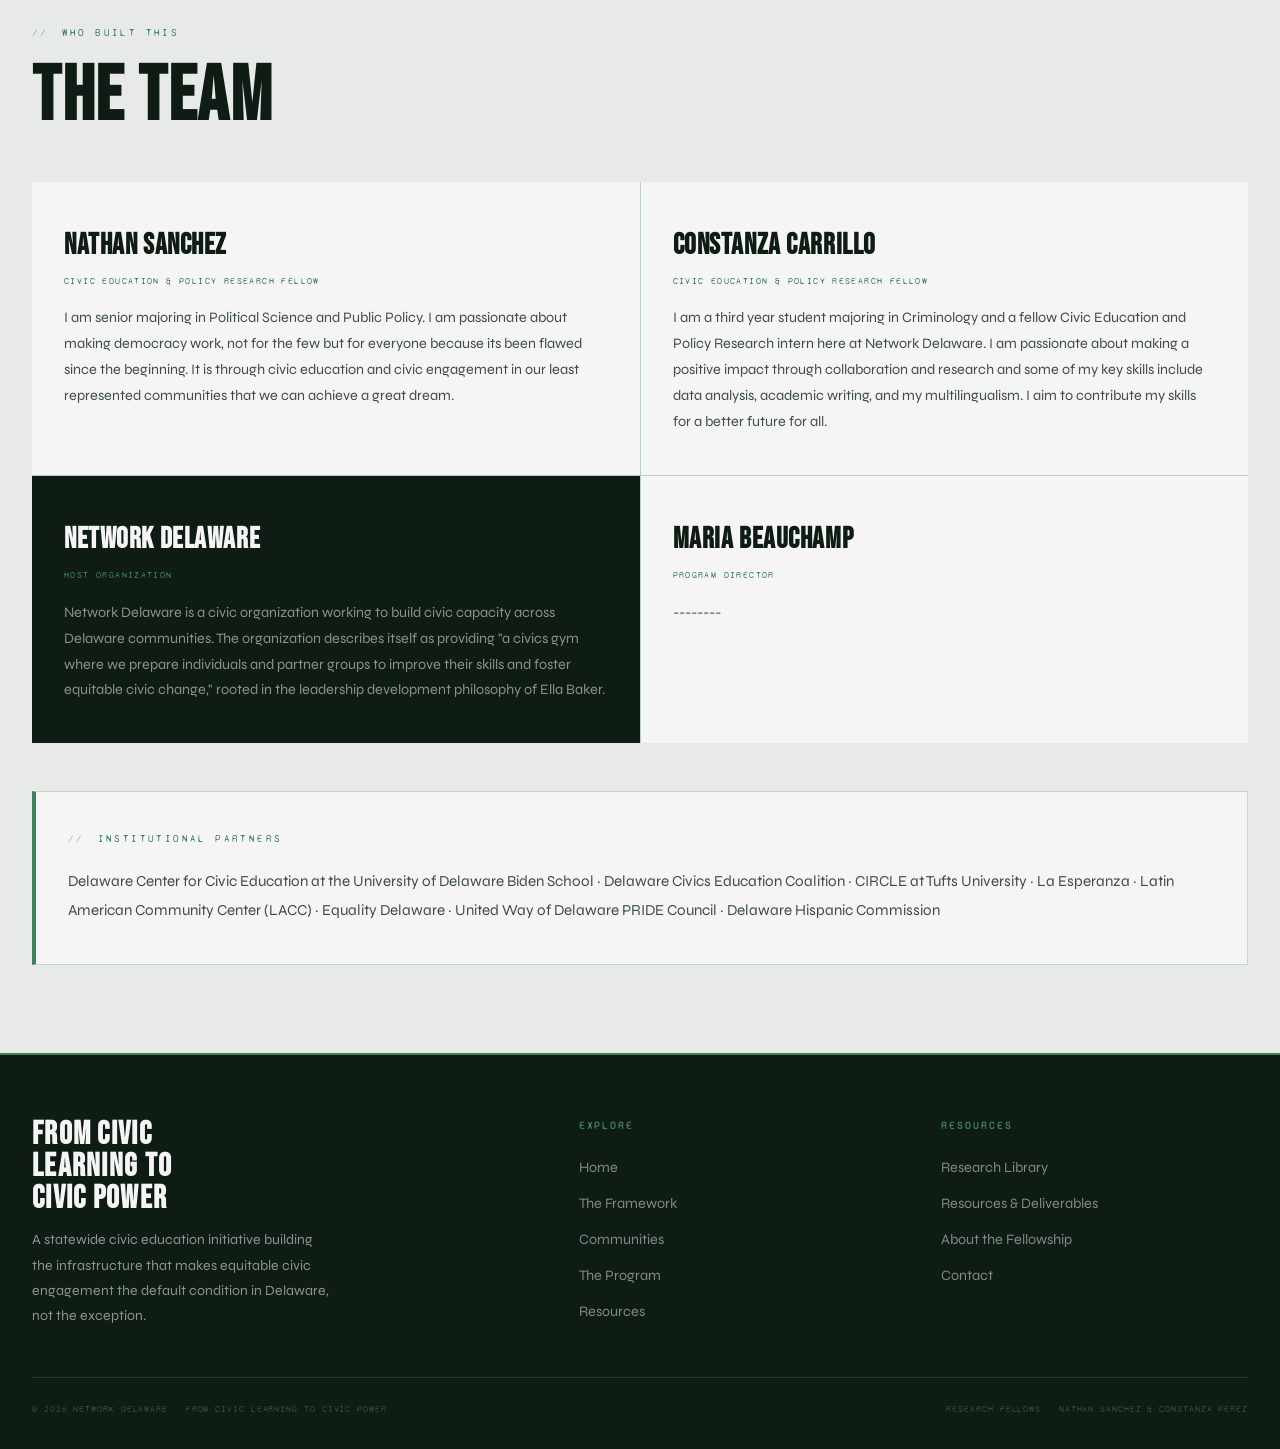
==== commit 03fa95e4: "Update name from Constanza Perez to Constanza Carrillo" ====
--- a/about.html
+++ b/about.html
@@ -209,7 +209,7 @@
             <p>I am senior majoring in Political Science and Public Policy. I am passionate about making democracy work, not for the few but for everyone because its been flawed since the beginning. It is through civic education and civic engagement in our least represented communities that we can achieve a great dream.</p>
           </div>
           <div class="person-card reveal reveal-delay-1">
-            <h3>Constanza Perez</h3>
+            <h3>Constanza Carrillo</h3>
             <span class="person-title"> Civic Education &amp; Policy Research Fellow</span>
             <p>I am a third year student majoring in Criminology and a fellow Civic Education and Policy Research intern here at Network Delaware. I am passionate about making a positive impact through collaboration and research and some of my key skills include data analysis, academic writing, and my multilingualism. I aim to contribute my skills for a better future for all.</p>
           </div>
